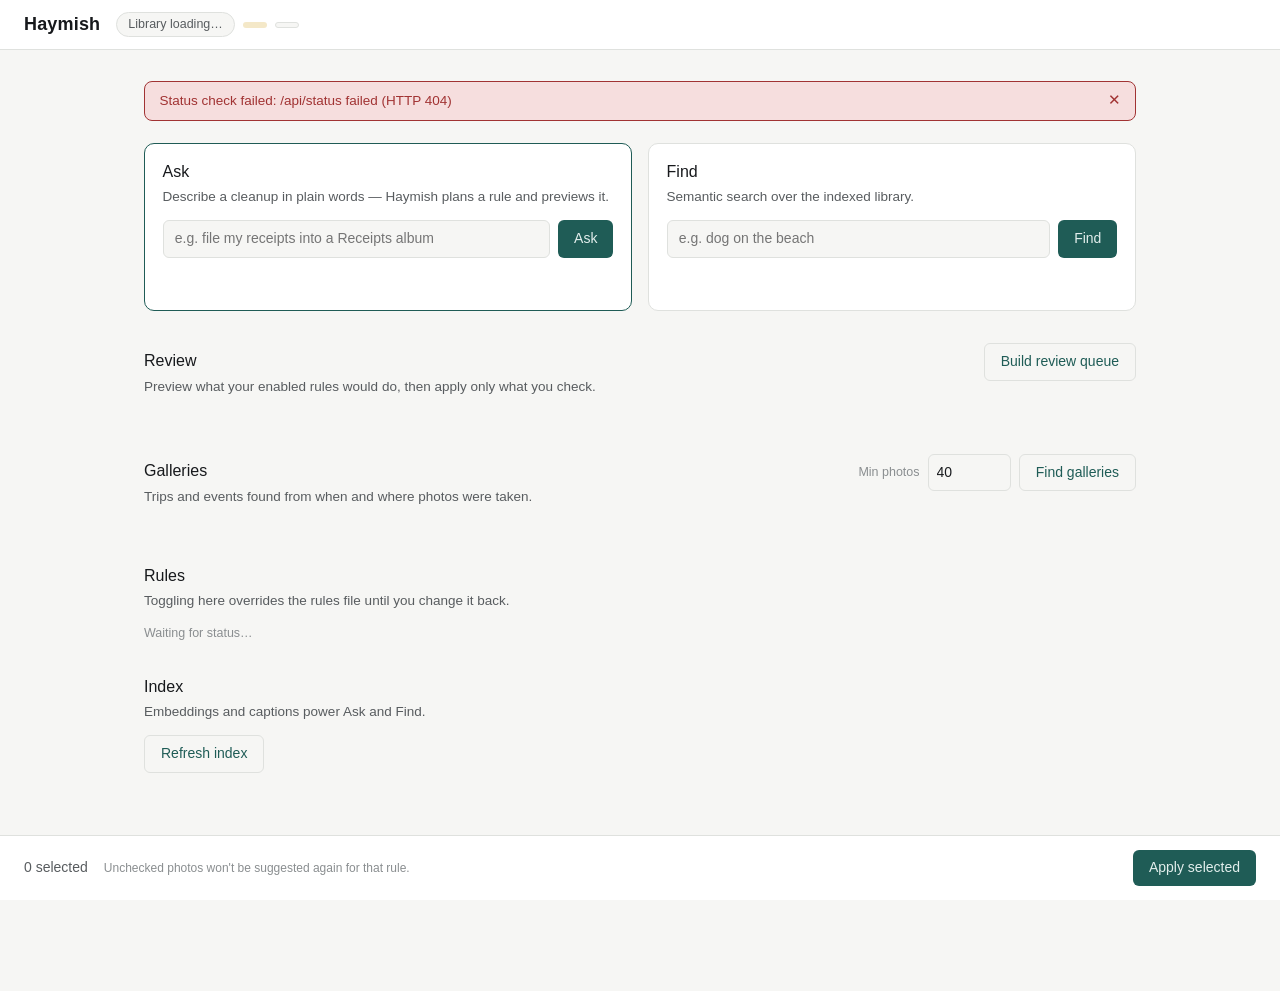
==== haymish/static/dashboard.html @ a67b82fa "Add the collapsed gallery browser to the dashboard Cover cards showing "Savannah · 457 photos · 6 da" ====
<!doctype html>
<html lang="en">
<head>
<meta charset="utf-8">
<meta name="viewport" content="width=device-width, initial-scale=1">
<title>Haymish</title>
<style>
  :root{ --ink:#17191c; --ink-2:#585c5f; --ink-3:#8a8e90; --paper:#f6f6f4; --card:#fff;
    --line:#dfe1de; --accent:#1f5c56; --accent-tint:#e2eeec;
    --amber:#8a6100; --amber-tint:#f4e8c8; --green:#2c6b33; --green-tint:#dcecd9;
    --red:#a13333; --red-tint:#f6dede; }
  @media (prefers-color-scheme: dark){
    :root{ --ink:#e9eae7; --ink-2:#b7bab6; --ink-3:#84898a; --paper:#15171a; --card:#1c1f22;
      --line:#2c3033; --accent:#5fb3a8; --accent-tint:#1d3532;
      --amber:#e3b859; --amber-tint:#38301c; --green:#8cc98a; --green-tint:#1e3320;
      --red:#e08a8a; --red-tint:#3a2222; }
  }
  *{box-sizing:border-box;}
  body{margin:0; background:var(--paper); color:var(--ink);
    font-family:-apple-system,BlinkMacSystemFont,"Inter",sans-serif; line-height:1.5;}
  .wrap{max-width:1040px; margin:0 auto; padding:1rem 1.5rem 7rem;}

  /* -- header bar -- */
  .topbar{display:flex; align-items:center; gap:1rem; flex-wrap:wrap;
    border-bottom:1px solid var(--line); background:var(--card); padding:.7rem 1.5rem;}
  .wordmark{font-size:18px; font-weight:600; letter-spacing:.01em;}
  .chips{display:flex; gap:8px; flex-wrap:wrap; align-items:center;}
  .chip{display:inline-block; font:inherit; font-size:12.5px; border-radius:999px;
    padding:2px 11px; border:1px solid var(--line); background:var(--paper); color:var(--ink-2);}
  .chip.green{background:var(--green-tint); color:var(--green); border-color:transparent;}
  .chip.amber{background:var(--amber-tint); color:var(--amber); border-color:transparent;}
  button.chip{cursor:pointer;}

  /* -- banners -- */
  .banner{display:flex; align-items:baseline; gap:.8rem; background:var(--red-tint); color:var(--red);
    border:1px solid var(--red); border-radius:8px; padding:.55rem .9rem; margin:.9rem 0 0;
    font-size:13.5px;}
  .banner .msg{flex:1; overflow-wrap:anywhere;}
  .banner .dismiss{background:none; border:none; color:inherit; cursor:pointer; font-size:15px;
    padding:0; line-height:1;}

  /* -- sections -- */
  section.block{margin-top:2rem;}
  h2{font-size:16px; font-weight:500; margin:0 0 .2rem;}
  .sub{color:var(--ink-2); font-size:13.5px; margin:0 0 .8rem;}
  .muted{color:var(--ink-3); font-size:12.5px;}

  /* -- ask / find boxes -- */
  .boxes{display:grid; grid-template-columns:1fr 1fr; gap:1rem; margin-top:1.4rem;}
  @media (max-width:760px){ .boxes{grid-template-columns:1fr;} }
  .box{background:var(--card); border:1px solid var(--line); border-radius:10px; padding:1rem 1.1rem;}
  .box.primary{border-color:var(--accent);}
  .inline-form{display:flex; gap:8px; margin-top:.5rem;}
  input[type=text]{flex:1; min-width:0; font:inherit; font-size:14px; color:var(--ink);
    background:var(--paper); border:1px solid var(--line); border-radius:6px; padding:.45rem .7rem;}
  input[type=text]:focus{outline:2px solid var(--accent); outline-offset:-1px;}
  button.action{background:var(--accent); color:var(--accent-tint); border:none; border-radius:6px;
    padding:.45rem 1rem; font:inherit; font-size:14px; font-weight:500; cursor:pointer; white-space:nowrap;}
  button.action:disabled{opacity:.5; cursor:default;}
  button.secondary{background:var(--paper); color:var(--accent); border:1px solid var(--line);
    border-radius:6px; padding:.45rem 1rem; font:inherit; font-size:14px; cursor:pointer; white-space:nowrap;}
  button.secondary:disabled{opacity:.5; cursor:default;}
  .progress{font-size:13px; color:var(--ink-2); margin-top:.5rem; min-height:1.2em;}

  /* -- review grid (shared component) -- */
  .plan-desc{background:var(--accent-tint); color:var(--accent); border-radius:8px;
    padding:.6rem .9rem; font-size:13.5px; margin:0 0 1.2rem;}
  .rule-section{margin-bottom:2.2rem;}
  .rule-header{display:flex; justify-content:space-between; align-items:baseline; gap:1rem;
    border-bottom:1px solid var(--line); padding-bottom:.5rem; margin-bottom:1rem;}
  h3{font-size:15px; font-weight:500; margin:0;}
  .rule-meta{font-size:12.5px; color:var(--ink-3); margin:2px 0 0;}
  .rule-error{font-size:12.5px; color:var(--red); margin:4px 0 0;}
  .rule-actions{display:flex; gap:10px; flex-shrink:0;}
  .link-btn{background:none; border:none; color:var(--accent); font-size:12.5px; cursor:pointer;
    padding:0; text-decoration:underline;}
  .grid{display:grid; grid-template-columns:repeat(auto-fill,minmax(150px,1fr)); gap:10px;}
  .card{position:relative; display:block; cursor:pointer; border-radius:8px; overflow:hidden;
    border:1px solid var(--line); background:var(--card);}
  .card input.pick{position:absolute; top:8px; left:8px; width:18px; height:18px; z-index:2;}
  .thumb{aspect-ratio:1; background:var(--paper); display:flex; align-items:center; justify-content:center;}
  .thumb img{width:100%; height:100%; object-fit:cover; display:block;}
  .no-thumb{color:var(--ink-3); font-size:11px;}
  .card:has(input.pick:not(:checked)){opacity:.35;}
  .filename{font-size:11px; color:var(--ink-2); margin:6px 8px 2px; overflow:hidden;
    text-overflow:ellipsis; white-space:nowrap;}
  .detail{font-size:10.5px; color:var(--ink-3); margin:0 8px 8px; font-style:italic;
    overflow:hidden; text-overflow:ellipsis; white-space:nowrap;}
  .score{position:absolute; top:8px; right:8px; z-index:2; background:var(--accent);
    color:var(--accent-tint); font-size:10.5px; border-radius:999px; padding:1px 7px;}

  /* -- galleries (collapsed covers; click to expand members) -- */
  input[type=number]{width:5.2rem; font:inherit; font-size:14px; color:var(--ink);
    background:var(--paper); border:1px solid var(--line); border-radius:6px; padding:.45rem .5rem;}
  input[type=number]:focus{outline:2px solid var(--accent); outline-offset:-1px;}
  .field-label{align-self:center; white-space:nowrap;}
  .gal-card{cursor:pointer;}
  .gal-card:hover{border-color:var(--accent);}
  .gal-card:focus-visible{outline:2px solid var(--accent); outline-offset:2px;}
  .gal-card[aria-expanded="true"]{border-color:var(--accent); box-shadow:inset 0 0 0 1px var(--accent);}
  .gal-panel{grid-column:1/-1; background:var(--card); border:1px solid var(--accent);
    border-radius:10px; padding:.9rem 1rem 1rem;}
  .gal-panel-head{display:flex; justify-content:space-between; align-items:baseline; gap:1rem;
    border-bottom:1px solid var(--line); padding-bottom:.5rem;}
  .gal-members{display:grid; grid-template-columns:repeat(auto-fill,minmax(96px,1fr)); gap:8px;
    margin-top:.8rem;}
  .gal-members .thumb{border:1px solid var(--line); border-radius:6px; overflow:hidden;}
  .gal-more{margin-top:.7rem;}

  /* -- apply bar -- */
  .bar{position:fixed; bottom:0; left:0; right:0; background:var(--card); border-top:1px solid var(--line);
    padding:.9rem 1.5rem; display:flex; align-items:center; gap:1rem; flex-wrap:wrap; z-index:5;}
  .bar .count{font-size:14px; color:var(--ink-2);}
  .bar .hint{font-size:12px; color:var(--ink-3); flex:1;}
  .bar .status{font-size:13px; color:var(--ink-2);}

  /* -- outcomes -- */
  .outcome{background:var(--card); border:1px solid var(--line); border-radius:8px;
    padding:.8rem 1rem; font-size:13.5px; margin-top:.8rem;}
  .outcome ul{margin:.3rem 0 0; padding-left:1.2rem;}
  .outcome .err{color:var(--red);}

  /* -- staged panel -- */
  .panel{background:var(--card); border:1px solid var(--line); border-radius:10px;
    padding:1rem 1.1rem; margin-top:1.4rem;}
  table{border-collapse:collapse; width:100%; font-size:12.5px; margin-top:.5rem;}
  th{text-align:left; color:var(--ink-3); font-weight:500; border-bottom:1px solid var(--line);
    padding:.25rem .6rem .25rem 0;}
  td{border-bottom:1px solid var(--line); padding:.3rem .6rem .3rem 0; color:var(--ink-2);
    overflow-wrap:anywhere;}
  .note{font-size:12.5px; color:var(--amber); background:var(--amber-tint); border-radius:6px;
    padding:.45rem .8rem; margin-top:.7rem;}

  /* -- rules -- */
  .rule-row{display:flex; align-items:center; gap:.8rem; padding:.5rem 0;
    border-bottom:1px solid var(--line);}
  .rule-row:last-child{border-bottom:none;}
  .rule-row .rname{font-size:14px;}
  .rule-row .raction{font-size:12px; color:var(--ink-3); flex:1;}
  .tag{font-size:10.5px; color:var(--ink-3); border:1px solid var(--line); border-radius:999px;
    padding:0 7px;}
  .toggle input{width:16px; height:16px; accent-color:var(--accent);}

  footer{margin-top:3rem; padding-top:1rem; border-top:1px solid var(--line);
    font-size:12px; color:var(--ink-3);}
  code{font-family:ui-monospace,SFMono-Regular,Menlo,monospace; font-size:11.5px;
    background:var(--card); border:1px solid var(--line); border-radius:4px; padding:0 4px;}
</style>
</head>
<body>

<header class="topbar">
  <span class="wordmark">Haymish</span>
  <div class="chips">
    <span class="chip" id="chip-index">Library loading…</span>
    <button class="chip amber" id="chip-staged" type="button" hidden></button>
    <span class="chip" id="chip-activity" hidden></span>
  </div>
</header>

<div class="wrap">
  <div id="banners"></div>

  <section class="panel" id="staged-panel" hidden>
    <h2>Staged deletes</h2>
    <p class="sub">Read-only. Nothing here is deleted until you confirm it in a terminal.</p>
    <div id="staged-body"></div>
  </section>

  <div class="boxes">
    <section class="box primary">
      <h2>Ask</h2>
      <p class="sub">Describe a cleanup in plain words — Haymish plans a rule and previews it.</p>
      <form class="inline-form" id="ask-form">
        <input type="text" id="ask-input" placeholder="e.g. file my receipts into a Receipts album"
               autocomplete="off">
        <button class="action" id="ask-btn" type="submit">Ask</button>
      </form>
      <p class="progress" id="ask-progress"></p>
    </section>

    <section class="box">
      <h2>Find</h2>
      <p class="sub">Semantic search over the indexed library.</p>
      <form class="inline-form" id="find-form">
        <input type="text" id="find-input" placeholder="e.g. dog on the beach" autocomplete="off">
        <button class="action" id="find-btn" type="submit">Find</button>
      </form>
      <p class="progress" id="find-progress"></p>
    </section>
  </div>

  <section class="block" id="find-results-block" hidden>
    <h2>Find results</h2>
    <p class="sub" id="find-summary"></p>
    <form class="inline-form" id="album-form" style="max-width:420px;">
      <input type="text" id="album-input" placeholder="File into album…" autocomplete="off">
      <button class="secondary" id="album-btn" type="submit">File into album</button>
    </form>
    <div class="grid" id="find-grid" style="margin-top:1rem;"></div>
  </section>

  <section class="block">
    <div class="rule-header" style="border:none; padding:0; margin-bottom:.6rem;">
      <div>
        <h2>Review</h2>
        <p class="sub" style="margin:0;">Preview what your enabled rules would do, then apply only what you check.</p>
      </div>
      <button class="secondary" id="build-btn" type="button">Build review queue</button>
    </div>
    <p class="progress" id="review-progress"></p>
    <div id="review-root"></div>
    <div id="apply-outcome"></div>
  </section>

  <section class="block" id="galleries-block">
    <div class="rule-header" style="border:none; padding:0; margin-bottom:.6rem;">
      <div>
        <h2>Galleries</h2>
        <p class="sub" style="margin:0;">Trips and events found from when and where photos were taken.</p>
      </div>
      <form class="inline-form" id="gallery-form" style="margin-top:0; align-items:center;">
        <label class="muted field-label" for="gallery-min">Min photos</label>
        <input type="number" id="gallery-min" value="40" min="1" max="100000" step="1">
        <button class="secondary" id="gallery-btn" type="submit">Find galleries</button>
      </form>
    </div>
    <p class="progress" id="gallery-progress"></p>
    <p class="sub" id="gallery-summary" hidden></p>
    <div id="gallery-root"></div>
  </section>

  <section class="block">
    <h2>Rules</h2>
    <p class="sub">Toggling here overrides the rules file until you change it back.</p>
    <div id="rules-list"><p class="muted">Waiting for status…</p></div>
  </section>

  <section class="block">
    <h2>Index</h2>
    <p class="sub">Embeddings and captions power Ask and Find.</p>
    <button class="secondary" id="index-btn" type="button">Refresh index</button>
    <p class="progress" id="index-progress"></p>
    <div id="index-result"></div>
  </section>

  <footer>Deletion is never available here — run <code>haymish confirm-deletes</code> in a terminal.</footer>
</div>

<div class="bar" id="apply-bar" hidden>
  <span class="count"><span id="sel-count">0</span> selected</span>
  <span class="hint">Unchecked photos won't be suggested again for that rule.</span>
  <span class="status" id="apply-status"></span>
  <button class="action" id="apply-btn" type="button">Apply selected</button>
</div>

<script>
'use strict';
const TOKEN = '__HAYMISH_TOKEN__';

const $ = id => document.getElementById(id);
const esc = s => String(s ?? '').replace(/[&<>"']/g,
  c => ({'&':'&amp;','<':'&lt;','>':'&gt;','"':'&quot;',"'":'&#39;'}[c]));
const sleep = ms => new Promise(r => setTimeout(r, ms));

// ---- API plumbing ----------------------------------------------------------

async function api(path, body) {
  const opts = { headers: { 'X-Haymish-Token': TOKEN } };
  if (body !== undefined) {
    opts.method = 'POST';
    opts.headers['Content-Type'] = 'application/json';
    opts.body = JSON.stringify(body);
  }
  let resp;
  try {
    resp = await fetch(path, opts);
  } catch (e) {
    throw new Error('Could not reach the Haymish daemon — is it still running?');
  }
  let data = null;
  try { data = await resp.json(); } catch (e) { /* non-JSON body */ }
  if (!resp.ok) {
    throw new Error((data && data.error) ? data.error : (path + ' failed (HTTP ' + resp.status + ')'));
  }
  return data;
}

// Start a job via POST, then poll /api/jobs/<id> until done/error.
async function runJob(startPath, body, onProgress) {
  const started = await api(startPath, body);
  const jobId = started.job;
  for (;;) {
    await sleep(1500);
    const j = await api('/api/jobs/' + encodeURIComponent(jobId));
    if (onProgress) onProgress(j.progress || {});
    if (j.state === 'done') return j.result;
    if (j.state === 'error') throw new Error(j.error || 'job failed');
  }
}

function phaseText(p) {
  if (!p || !p.phase) return 'working…';
  if (p.total) return p.phase + ' ' + (p.done || 0) + '/' + p.total;
  return p.phase + '…';
}

// ---- error banners (dedupe by key so the 15s poll doesn't stack them) ------

function banner(msg, key) {
  const holder = $('banners');
  if (key) {
    const existing = holder.querySelector('[data-key="' + key + '"] .msg');
    if (existing) { existing.textContent = msg; return; }
  }
  const div = document.createElement('div');
  div.className = 'banner';
  div.setAttribute('role', 'alert');
  if (key) div.dataset.key = key;
  const span = document.createElement('span');
  span.className = 'msg';
  span.textContent = msg;
  const btn = document.createElement('button');
  btn.className = 'dismiss';
  btn.type = 'button';
  btn.textContent = '✕';
  btn.setAttribute('aria-label', 'Dismiss');
  btn.addEventListener('click', () => div.remove());
  div.append(span, btn);
  holder.appendChild(div);
}
function clearBanner(key) {
  const el = $('banners').querySelector('[data-key="' + key + '"]');
  if (el) el.remove();
}

// ---- status chips ----------------------------------------------------------

function relTime(ts) {
  if (!ts) return null;
  const d = new Date(ts);
  if (isNaN(d)) return String(ts);
  const s = Math.max(0, (Date.now() - d.getTime()) / 1000);
  if (s < 60) return 'just now';
  if (s < 3600) return Math.round(s / 60) + 'm ago';
  if (s < 86400) return Math.round(s / 3600) + 'h ago';
  return Math.round(s / 86400) + 'd ago';
}

function renderStatus(s) {
  const idx = $('chip-index');
  if (s.index && s.index.total != null) {
    const covered = s.index.covered || 0, total = s.index.total;
    idx.textContent = 'Index ' + covered + '/' + total;
    idx.className = 'chip ' + (covered === total ? 'green' : 'amber');
  } else if (s.library && s.library.error) {
    idx.textContent = 'Library failed to load';
    idx.className = 'chip amber';
    banner('Photos library failed to load: ' + s.library.error, 'library');
  } else {
    idx.textContent = 'Library loading…';
    idx.className = 'chip';
  }

  const staged = $('chip-staged');
  const n = s.staged_deletes || 0;
  staged.hidden = false;
  staged.textContent = n + ' staged delete' + (n === 1 ? '' : 's');

  const act = $('chip-activity');
  const rel = relTime(s.last_action_at);
  act.hidden = !rel;
  if (rel) act.textContent = 'last activity ' + rel;

  renderRules(s.rules || []);
}

async function refreshStatus() {
  try {
    renderStatus(await api('/api/status'));
    clearBanner('status');
  } catch (e) {
    banner('Status check failed: ' + e.message, 'status');
  }
}
refreshStatus();
setInterval(refreshStatus, 15000);

// ---- staged-deletes panel --------------------------------------------------

$('chip-staged').addEventListener('click', async () => {
  const panel = $('staged-panel');
  if (!panel.hidden) { panel.hidden = true; return; }
  try {
    const data = await api('/api/staged-deletes');
    const rows = data.staged || [];
    let html;
    if (!rows.length) {
      html = '<p class="muted">Nothing staged for deletion.</p>';
    } else {
      html = '<table><tr><th></th><th>Photo</th><th>Rule</th><th>Staged</th><th>Backed up</th></tr>' +
        rows.map(r =>
          '<tr><td><img src="/thumb/' + encodeURIComponent(r.uuid) + '" alt="" width="36" height="36" ' +
          'style="object-fit:cover;border-radius:4px;" onerror="this.remove()"></td>' +
          '<td>' + esc(r.uuid) + '</td>' +
          '<td>' + esc(r.rule) + '</td>' +
          '<td>' + esc(r.staged_at) + '</td>' +
          '<td>' + (r.backed_up ? 'yes' : 'no') + '</td></tr>').join('') +
        '</table>';
    }
    html += '<p class="note">' + esc(data.note || '') + '</p>';
    $('staged-body').innerHTML = html;
    panel.hidden = false;
    panel.scrollIntoView({ behavior: 'smooth', block: 'nearest' });
  } catch (e) {
    banner('Could not load staged deletes: ' + e.message);
  }
});

// ---- review grid (shared by ask, find-with-album, build) -------------------

let currentSession = null;   // the session payload behind the grid in #review-root

function noThumbTile() { return '<div class="no-thumb">no preview</div>'; }

function renderSession(payload) {
  currentSession = payload;
  $('apply-outcome').innerHTML = '';
  const root = $('review-root');

  let html = '';
  if (payload.plan && payload.plan.description) {
    html += '<p class="plan-desc">' + esc(payload.plan.description) + '</p>';
  }
  const rules = payload.rules || [];
  const hasCandidates = rules.some(r => (r.candidates || []).length);
  const hasErrors = rules.some(r => (r.errors || []).length);
  if (!rules.length || (!hasCandidates && !hasErrors)) {
    root.innerHTML = html + '<p class="muted">Nothing matched.</p>';
    $('apply-bar').hidden = true;
    root.scrollIntoView({ behavior: 'smooth', block: 'nearest' });
    return;
  }

  for (const rule of rules) {
    const cands = rule.candidates || [];
    const errors = rule.errors || [];
    // Keep a rule visible with zero candidates when it has an error to explain
    // why (e.g. "no photos indexed yet") -- otherwise this silently reads as
    // "nothing to do" when the truth is "couldn't check".
    if (!cands.length && !errors.length) continue;
    const errorHtml = errors.map(e => '<p class="rule-error">' + esc(e) + '</p>').join('');
    html += '<section class="rule-section" data-rule="' + esc(rule.name) + '">' +
      '<div class="rule-header"><div>' +
      '<h3>' + esc(rule.name) + '</h3>' +
      '<p class="rule-meta">' + cands.length + ' matched · ' + esc(rule.action) + '</p>' +
      errorHtml +
      '</div><div class="rule-actions">' +
      (cands.length ? (
      '<button type="button" class="link-btn" data-action="select-all">select all</button>' +
      '<button type="button" class="link-btn" data-action="select-none">select none</button>') : '') +
      '</div></div><div class="grid">';
    for (const c of cands) {
      const thumb = c.thumb
        ? '<img src="/thumb/' + encodeURIComponent(c.uuid) + '" alt="" loading="lazy">'
        : noThumbTile();
      html += '<label class="card">' +
        '<input type="checkbox" class="pick" data-rule="' + esc(rule.name) + '" data-uuid="' +
        esc(c.uuid) + '" checked>' +
        '<div class="thumb">' + thumb + '</div>' +
        '<p class="filename" title="' + esc(c.filename) + (c.date ? ' · ' + esc(c.date) : '') + '">' +
        esc(c.filename) + '</p>' +
        (c.detail ? '<p class="detail" title="' + esc(c.detail) + '">' + esc(c.detail) + '</p>' : '') +
        '</label>';
    }
    html += '</div></section>';
  }
  root.innerHTML = html;
  $('apply-status').textContent = '';
  $('apply-btn').disabled = false;
  $('apply-bar').hidden = false;
  updateCount();
  root.scrollIntoView({ behavior: 'smooth', block: 'nearest' });
}

function updateCount() {
  $('sel-count').textContent = $('review-root').querySelectorAll('.pick:checked').length;
}

$('review-root').addEventListener('change', e => {
  if (e.target.classList.contains('pick')) updateCount();
});
$('review-root').addEventListener('click', e => {
  const btn = e.target.closest('[data-action]');
  if (!btn) return;
  const checked = btn.dataset.action === 'select-all';
  btn.closest('.rule-section').querySelectorAll('.pick').forEach(cb => { cb.checked = checked; });
  updateCount();
});

$('apply-btn').addEventListener('click', async () => {
  if (!currentSession) return;
  const btn = $('apply-btn'), status = $('apply-status');
  // Every rule in the session is submitted, so unchecked candidates get recorded
  // as rejections even when a whole rule is deselected.
  const selections = {};
  for (const rule of currentSession.rules || []) selections[rule.name] = [];
  $('review-root').querySelectorAll('.pick:checked').forEach(cb => {
    (selections[cb.dataset.rule] = selections[cb.dataset.rule] || []).push(cb.dataset.uuid);
  });
  btn.disabled = true;
  status.textContent = 'Applying…';
  try {
    const result = await runJob('/api/apply',
      { session: currentSession.session, selections },
      p => { status.textContent = phaseText(p); });
    status.textContent = '';
    $('apply-bar').hidden = true;
    $('review-root').innerHTML = '';
    currentSession = null;
    renderApplyOutcome(result);
    refreshStatus();
  } catch (e) {
    status.textContent = '';
    btn.disabled = false;
    banner('Apply failed: ' + e.message);
  }
});

function renderApplyOutcome(result) {
  const outcomes = (result && result.outcomes) || [];
  let html = '<div class="outcome"><strong>Applied.</strong><ul>';
  if (!outcomes.length) html += '<li class="muted">No outcomes reported.</li>';
  for (const o of outcomes) {
    const bits = [];
    if (o.filed) bits.push(o.filed + ' filed');
    if (o.hidden) bits.push(o.hidden + ' hidden');
    if (o.archived) bits.push(o.archived + ' archived');
    if (o.staged_deletes) bits.push(o.staged_deletes + ' staged for delete');
    html += '<li><strong>' + esc(o.rule) + '</strong> — ' +
      (bits.length ? esc(bits.join(' · ')) : 'no actions taken') +
      ((o.errors && o.errors.length)
        ? '<div class="err">' + o.errors.map(esc).join('<br>') + '</div>' : '') +
      '</li>';
  }
  html += '</ul></div>';
  $('apply-outcome').innerHTML = html;
  $('apply-outcome').scrollIntoView({ behavior: 'smooth', block: 'nearest' });
}

// ---- Ask -------------------------------------------------------------------

$('ask-form').addEventListener('submit', async e => {
  e.preventDefault();
  const request = $('ask-input').value.trim();
  if (!request) return;
  const btn = $('ask-btn'), prog = $('ask-progress');
  btn.disabled = true;
  prog.textContent = 'starting…';
  try {
    const result = await runJob('/api/ask', { request },
      p => { prog.textContent = phaseText(p); });
    prog.textContent = '';
    renderSession(result);
  } catch (err) {
    prog.textContent = '';
    banner('Ask failed: ' + err.message);
  } finally {
    btn.disabled = false;
  }
});

// ---- Find ------------------------------------------------------------------

let lastFindQuery = '';

$('find-form').addEventListener('submit', async e => {
  e.preventDefault();
  const query = $('find-input').value.trim();
  if (!query) return;
  const btn = $('find-btn'), prog = $('find-progress');
  btn.disabled = true;
  prog.textContent = 'searching…';
  try {
    const result = await runJob('/api/find', { query, top: 24 },
      p => { prog.textContent = phaseText(p); });
    prog.textContent = '';
    lastFindQuery = query;
    renderFindResults(query, result);
  } catch (err) {
    prog.textContent = '';
    banner('Find failed: ' + err.message);
  } finally {
    btn.disabled = false;
  }
});

function renderFindResults(query, result) {
  const matches = (result && result.matches) || [];
  $('find-summary').textContent = matches.length
    ? matches.length + ' match' + (matches.length === 1 ? '' : 'es') + ' for “' + query +
      '” (searched ' + (result.indexed || 0) + ' indexed photos)'
    : 'No matches for “' + query + '”.';
  $('find-grid').innerHTML = matches.map(m =>
    '<div class="card" title="' + esc(m.caption || '') + '">' +
    '<span class="score">' + esc(m.score) + '</span>' +
    '<div class="thumb"><img src="/thumb/' + encodeURIComponent(m.uuid) + '" alt="" loading="lazy" ' +
    'onerror="this.parentNode.innerHTML=\'<div class=&quot;no-thumb&quot;>no preview</div>\'"></div>' +
    '<p class="filename" title="' + esc(m.filename) + '">' + esc(m.filename) + '</p>' +
    (m.date ? '<p class="detail">' + esc(m.date) + '</p>' : '') +
    '</div>').join('');
  $('find-results-block').hidden = false;
  $('find-results-block').scrollIntoView({ behavior: 'smooth', block: 'nearest' });
}

$('album-form').addEventListener('submit', async e => {
  e.preventDefault();
  const album = $('album-input').value.trim();
  if (!album || !lastFindQuery) return;
  const btn = $('album-btn'), prog = $('find-progress');
  btn.disabled = true;
  prog.textContent = 'building preview…';
  try {
    const result = await runJob('/api/find', { query: lastFindQuery, top: 24, album },
      p => { prog.textContent = phaseText(p); });
    prog.textContent = '';
    renderSession(result);   // find-with-album returns a session payload
  } catch (err) {
    prog.textContent = '';
    banner('File-into-album failed: ' + err.message);
  } finally {
    btn.disabled = false;
  }
});

// ---- Build review queue ----------------------------------------------------

$('build-btn').addEventListener('click', async () => {
  const btn = $('build-btn'), prog = $('review-progress');
  btn.disabled = true;
  prog.textContent = 'starting…';
  try {
    const result = await runJob('/api/review/build', {},
      p => { prog.textContent = phaseText(p); });
    prog.textContent = '';
    renderSession(result);
  } catch (err) {
    prog.textContent = '';
    banner('Review build failed: ' + err.message);
  } finally {
    btn.disabled = false;
  }
});

// ---- Galleries -------------------------------------------------------------
// Photos.app can't show one cover standing in for the other 456 photos -- hiding
// a photo hides it everywhere, albums included. So the collapsed view lives here:
// covers only, click to expand the members inline.

const GALLERY_CAP = 120;    // member thumbs rendered before "Show all"
const GALLERY_MAX = 400;    // /api/gallery/thumbs honors 400 server-side

let galleryEvents = [];              // events from the last /api/galleries run
let galleryTotal = 0;                // total_events (may exceed events.length)
const galleryMembers = new Map();    // event key -> photos[] (cache; re-expand is instant)
const galleryShowAll = new Set();    // event keys rendered past the cap
let galleryExpanded = null;          // key of the one expanded gallery, or null
let galleryLoading = null;           // key currently fetching member thumbs

function galleryCaption(ev) {
  const n = ev.photo_count || 0;
  const bits = [n + ' photo' + (n === 1 ? '' : 's')];
  const d = ev.days || 0;
  if (d) bits.push(d + ' day' + (d === 1 ? '' : 's'));
  return bits.join(' · ');
}

function galleryWhen(ev) {
  const a = ev.start ? String(ev.start).slice(0, 10) : '';
  const b = ev.end ? String(ev.end).slice(0, 10) : '';
  if (a && b && a !== b) return a + ' – ' + b;
  return a || b || '';
}

function galleryTooltip(ev) {
  return [ev.label, ev.place, galleryWhen(ev)].filter(Boolean).join(' · ');
}

const THUMB_FALLBACK =
  ' onerror="this.parentNode.innerHTML=\'<div class=&quot;no-thumb&quot;>no preview</div>\'"';

function galleryCardHtml(ev, idx) {
  const open = galleryExpanded === ev.key;
  const cover = ev.cover
    ? '<img src="/thumb/' + encodeURIComponent(ev.cover) + '" alt="Cover photo for ' +
      esc(ev.label) + '" loading="lazy"' + THUMB_FALLBACK + '>'
    : noThumbTile();
  return '<div class="card gal-card" role="button" tabindex="0" data-gal-idx="' + idx + '"' +
    ' aria-expanded="' + (open ? 'true' : 'false') + '" aria-controls="gal-panel-' + idx + '"' +
    ' title="' + esc(galleryTooltip(ev)) + '">' +
    '<div class="thumb">' + cover + '</div>' +
    '<p class="filename" title="' + esc(ev.label) + '">' + esc(ev.label) + '</p>' +
    '<p class="detail">' + esc(galleryCaption(ev)) + '</p>' +
    '</div>';
}

function galleryPanelHtml(ev, idx) {
  let body;
  if (galleryLoading === ev.key) {
    body = '<p class="progress" id="gallery-panel-progress">loading photos…</p>';
  } else {
    const photos = galleryMembers.get(ev.key) || [];
    if (!photos.length) {
      body = '<p class="muted" style="margin-top:.8rem;">No photos to preview.</p>';
    } else {
      const showAll = galleryShowAll.has(ev.key);
      const shown = showAll ? photos : photos.slice(0, GALLERY_CAP);
      body = '<div class="gal-members">' + shown.map(p => {
        const img = p.thumb
          ? '<img src="/thumb/' + encodeURIComponent(p.uuid) + '" alt="' + esc(p.filename || 'photo') +
            '" loading="lazy"' + THUMB_FALLBACK + '>'
          : noThumbTile();
        return '<div class="thumb" title="' + esc(p.filename || '') + '">' + img + '</div>';
      }).join('') + '</div>';
      const notes = [];
      if (!showAll && photos.length > shown.length) {
        notes.push('<button type="button" class="link-btn" data-gal-action="show-all">Show all ' +
          photos.length + '</button>');
      }
      const count = ev.photo_count || 0;
      if (count > photos.length) {
        notes.push('<span class="muted">Previewing the first ' + photos.length + ' of ' +
          count + ' photos.</span>');
      }
      if (notes.length) {
        body += '<p class="gal-more">' + notes.join(' &nbsp; ') + '</p>';
      }
    }
  }
  return '<div class="gal-panel" id="gal-panel-' + idx + '" role="region" aria-label="' +
    esc(ev.label) + '">' +
    '<div class="gal-panel-head"><div>' +
    '<h3>' + esc(ev.label) + '</h3>' +
    '<p class="rule-meta">' + esc([ev.place, galleryWhen(ev), galleryCaption(ev)]
      .filter(Boolean).join(' · ')) + '</p>' +
    '</div><div class="rule-actions">' +
    '<button type="button" class="link-btn" data-gal-action="collapse">Collapse</button>' +
    '</div></div>' + body + '</div>';
}

function renderGalleries() {
  const root = $('gallery-root');
  const summary = $('gallery-summary');
  if (!galleryEvents.length) {
    root.innerHTML = '<p class="muted">No galleries found — try a lower minimum.</p>';
    summary.hidden = true;
    return;
  }
  summary.hidden = false;
  summary.textContent = galleryTotal > galleryEvents.length
    ? 'Showing ' + galleryEvents.length + ' of ' + galleryTotal + ' galleries.'
    : galleryEvents.length + ' galler' + (galleryEvents.length === 1 ? 'y' : 'ies') + '.';
  let html = '<div class="grid">';
  galleryEvents.forEach((ev, i) => {
    html += galleryCardHtml(ev, i);
    if (galleryExpanded === ev.key) html += galleryPanelHtml(ev, i);
  });
  root.innerHTML = html + '</div>';
}

// Every state change re-renders the grid, which throws away the focused node --
// put focus back on the card that was activated so keyboard users keep their place.
function focusGallery(sel) {
  const el = $('gallery-root').querySelector(sel);
  if (el) el.focus();
}

async function toggleGallery(idx) {
  const ev = galleryEvents[idx];
  if (!ev) return;
  if (galleryExpanded === ev.key) {           // collapse
    galleryExpanded = null;
    renderGalleries();
    focusGallery('[data-gal-idx="' + idx + '"]');
    return;
  }
  galleryExpanded = ev.key;                   // only one open at a time
  galleryShowAll.delete(ev.key);
  if (galleryMembers.has(ev.key)) {
    renderGalleries();
    focusGallery('[data-gal-idx="' + idx + '"]');
    return;
  }

  galleryLoading = ev.key;
  renderGalleries();
  try {
    const uuids = (ev.uuids || []).slice(0, GALLERY_MAX);
    const result = await runJob('/api/gallery/thumbs', { uuids }, p => {
      const el = $('gallery-panel-progress');
      if (el) el.textContent = phaseText(p);
    });
    galleryMembers.set(ev.key, (result && result.photos) || []);
  } catch (err) {
    if (galleryExpanded === ev.key) galleryExpanded = null;
    banner('Could not load gallery photos: ' + err.message);
  } finally {
    galleryLoading = null;
    const wasFocused = !document.activeElement || document.activeElement === document.body;
    renderGalleries();
    if (wasFocused) focusGallery('[data-gal-idx="' + idx + '"]');
  }
}

$('gallery-form').addEventListener('submit', async e => {
  e.preventDefault();
  const btn = $('gallery-btn'), prog = $('gallery-progress'), minEl = $('gallery-min');
  let minPhotos = parseInt(minEl.value, 10);
  if (!Number.isFinite(minPhotos) || minPhotos < 1) { minPhotos = 40; minEl.value = '40'; }
  btn.disabled = true;
  prog.textContent = 'starting…';
  try {
    const result = await runJob('/api/galleries', { min_photos: minPhotos },
      p => { prog.textContent = phaseText(p); });
    prog.textContent = '';
    galleryEvents = (result && result.events) || [];
    galleryTotal = (result && result.total_events) || galleryEvents.length;
    galleryMembers.clear();
    galleryShowAll.clear();
    galleryExpanded = null;
    galleryLoading = null;
    renderGalleries();
    $('galleries-block').scrollIntoView({ behavior: 'smooth', block: 'nearest' });
  } catch (err) {
    prog.textContent = '';
    banner('Finding galleries failed: ' + err.message);
  } finally {
    btn.disabled = false;
  }
});

$('gallery-root').addEventListener('click', e => {
  const act = e.target.closest('[data-gal-action]');
  if (act) {
    const panel = act.closest('.gal-panel');
    const idx = panel ? panel.id.slice('gal-panel-'.length) : '';
    const key = galleryExpanded;
    if (act.dataset.galAction === 'collapse') {
      galleryExpanded = null;
      renderGalleries();
      focusGallery('[data-gal-idx="' + idx + '"]');
    } else {
      if (key) galleryShowAll.add(key);
      renderGalleries();
      focusGallery('#gal-panel-' + idx + ' [data-gal-action="collapse"]');
    }
    return;
  }
  const card = e.target.closest('.gal-card');
  if (card) toggleGallery(Number(card.dataset.galIdx));
});

$('gallery-root').addEventListener('keydown', e => {
  if (e.key !== 'Enter' && e.key !== ' ' && e.key !== 'Spacebar') return;
  const card = e.target.closest('.gal-card');
  if (!card) return;
  e.preventDefault();
  toggleGallery(Number(card.dataset.galIdx));
});

// ---- Rules -----------------------------------------------------------------

function renderRules(rules) {
  const holder = $('rules-list');
  if (!rules.length) {
    holder.innerHTML = '<p class="muted">No rules configured.</p>';
    return;
  }
  holder.innerHTML = rules.map(r =>
    '<div class="rule-row">' +
    '<label class="toggle"><input type="checkbox" data-rule="' + esc(r.name) + '"' +
    (r.enabled ? ' checked' : '') + (r.report_only ? ' disabled' : '') + '></label>' +
    '<span class="rname">' + esc(r.name) + '</span>' +
    (r.overridden ? '<span class="tag">overridden</span>' : '') +
    (r.report_only ? '<span class="tag">report only</span>' : '') +
    '<span class="raction">' + esc(r.action) + '</span>' +
    '</div>').join('');
}

$('rules-list').addEventListener('change', async e => {
  const cb = e.target;
  if (!cb.matches('input[data-rule]')) return;
  try {
    await api('/api/rules/toggle', { rule: cb.dataset.rule, enabled: cb.checked });
    refreshStatus();
  } catch (err) {
    cb.checked = !cb.checked;
    banner('Could not toggle rule: ' + err.message);
  }
});

// ---- Index -----------------------------------------------------------------

$('index-btn').addEventListener('click', async () => {
  const btn = $('index-btn'), prog = $('index-progress');
  btn.disabled = true;
  prog.textContent = 'starting…';
  $('index-result').innerHTML = '';
  try {
    const r = await runJob('/api/index/build', { captions: true },
      p => { prog.textContent = phaseText(p); });
    prog.textContent = '';
    const bits = [];
    if (r.embedded) bits.push(r.embedded + ' embedded');
    if (r.captioned) bits.push(r.captioned + ' captioned');
    if (r.already_indexed) bits.push(r.already_indexed + ' already up to date');
    if (!bits.length) bits.push('already up to date');
    const errs = r.errors || [];
    $('index-result').innerHTML = '<div class="outcome">' +
      esc(bits.join(' · ')) +
      (errs.length ? '<ul>' + errs.map(x => '<li class="err">' + esc(x) + '</li>').join('') + '</ul>' : '') +
      '</div>';
    refreshStatus();
  } catch (err) {
    prog.textContent = '';
    banner('Index build failed: ' + err.message);
  } finally {
    btn.disabled = false;
  }
});
</script>
</body>
</html>
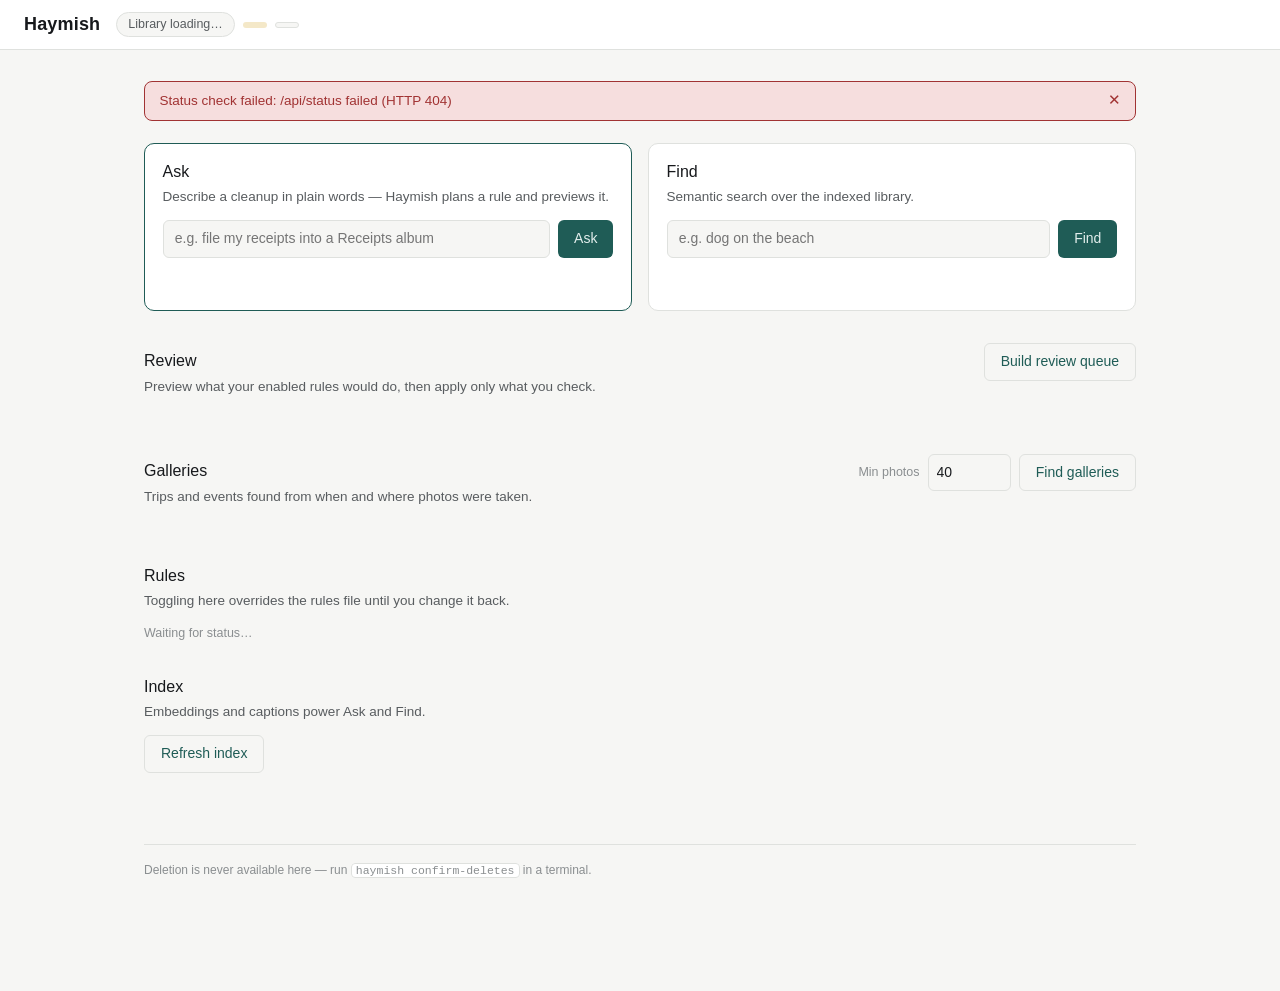
==== commit bfe87345: "Gallery editing in the dashboard; fix the stuck apply bar Per-gallery album name (pre-filled with yo" ====
--- a/haymish/static/dashboard.html
+++ b/haymish/static/dashboard.html
@@ -107,7 +107,39 @@
   .gal-members .thumb{border:1px solid var(--line); border-radius:6px; overflow:hidden;}
   .gal-more{margin-top:.7rem;}
 
+  /* -- gallery editing (save picker, album name, per-photo removal, decline) -- */
+  .gal-pick{position:absolute; top:8px; left:8px; width:18px; height:18px; z-index:3; margin:0;
+    accent-color:var(--accent); cursor:pointer;}
+  .gal-note{font-size:10.5px; color:var(--amber); margin:0 8px 5px; overflow-wrap:anywhere;}
+  .gal-edit{margin:2px 8px 8px;}
+  .gal-row{display:flex; justify-content:space-between; align-items:baseline; gap:6px; margin-bottom:3px;}
+  .gal-lbl{font-size:10.5px; color:var(--ink-3);}
+  input[type=text].gal-album{width:100%; flex:none; font-size:12.5px; padding:.3rem .45rem; cursor:text;}
+  .gal-declined{cursor:default; display:flex; flex-direction:column; justify-content:center;
+    gap:.35rem; padding:.8rem .9rem;}
+  .gal-declined .link-btn{align-self:flex-start;}
+  .gal-member{position:relative;}
+  .gal-member.gal-removed .thumb{opacity:.28; filter:grayscale(1);}
+  .gal-member.gal-removed{outline:1px dashed var(--ink-3); outline-offset:-1px; border-radius:6px;}
+  .gal-x{position:absolute; top:3px; right:3px; z-index:2; width:20px; height:20px; padding:0;
+    line-height:1; border-radius:999px; border:1px solid var(--line); background:var(--card);
+    color:var(--ink-2); font:inherit; font-size:11px; cursor:pointer; opacity:0;}
+  .gal-member:hover .gal-x, .gal-member.gal-removed .gal-x, .gal-x:focus{opacity:1;}
+  .gal-x:focus-visible{outline:2px solid var(--accent); outline-offset:1px;}
+  .gal-bar{display:flex; align-items:center; gap:1rem; flex-wrap:wrap; margin-top:1rem;
+    background:var(--card); border:1px solid var(--line); border-radius:10px; padding:.7rem 1rem;}
+  /* display:flex would otherwise beat the UA [hidden] rule and pin the bar open */
+  .gal-bar[hidden]{display:none;}
+  .gal-bar .count{font-size:14px; color:var(--ink-2);}
+  .gal-bar .hint{font-size:12px; color:var(--ink-3); flex:1;}
+  .gal-bar .status{font-size:13px; color:var(--ink-2);}
+
   /* -- apply bar -- */
+  /* The UA's [hidden]{display:none} is a bare attribute selector, so .bar's
+     display:flex outranks it and the apply bar stayed visible ("0 selected ·
+     Apply selected") with no review session open. Class+attribute outranks the
+     class alone, so this wins wherever it sits. */
+  .bar[hidden]{display:none;}
   .bar{position:fixed; bottom:0; left:0; right:0; background:var(--card); border-top:1px solid var(--line);
     padding:.9rem 1.5rem; display:flex; align-items:center; gap:1rem; flex-wrap:wrap; z-index:5;}
   .bar .count{font-size:14px; color:var(--ink-2);}
@@ -228,6 +260,13 @@
     <p class="progress" id="gallery-progress"></p>
     <p class="sub" id="gallery-summary" hidden></p>
     <div id="gallery-root"></div>
+    <div class="gal-bar" id="gallery-bar" hidden>
+      <span class="count" id="gal-sel-count">Nothing selected</span>
+      <span class="hint">Only checked galleries are saved. Removed photos stay in your library.</span>
+      <span class="status" id="gallery-save-status"></span>
+      <button class="action" id="gallery-save-btn" type="button" disabled>Save 0 galleries</button>
+    </div>
+    <div id="gallery-outcome"></div>
   </section>
 
   <section class="block">
@@ -667,8 +706,52 @@
 let galleryExpanded = null;          // key of the one expanded gallery, or null
 let galleryLoading = null;           // key currently fetching member thumbs
 
+// ---- editing state (kept in JS, not the DOM, because every state change
+// re-renders the whole grid and would otherwise throw typed album names away) --
+const galleryAlbums = new Map();     // key -> album name as edited by the user
+const galleryChecked = new Set();    // keys opted in to saving (default: none)
+const galleryRemoved = new Map();    // key -> Set of uuids removed this session
+const galleryDeclined = new Set();   // keys declined this session (undo still offered)
+
+// Anything focusable that lives inside a gal-card: activating it must never
+// reach the card's expand/collapse handlers. Covers the Space-in-a-text-field
+// case, which would otherwise scroll-and-toggle instead of typing a space.
+const GAL_CONTROL = 'input, button, label, select, textarea, a';
+
+function galleryRemovedSet(key) {
+  let s = galleryRemoved.get(key);
+  if (!s) { s = new Set(); galleryRemoved.set(key, s); }
+  return s;
+}
+
+// photo_count is what the server found; subtract what the user pulled out here.
+function galleryCount(ev) {
+  const removed = galleryRemoved.get(ev.key);
+  return Math.max(0, (ev.photo_count || 0) - (removed ? removed.size : 0));
+}
+
+function galleryDefaultAlbum(ev) {
+  return 'Trips/' + String(ev.label || 'Untitled').trim();
+}
+
+function galleryAlbumValue(ev) {
+  if (galleryAlbums.has(ev.key)) return galleryAlbums.get(ev.key);
+  return (ev.album && String(ev.album).trim()) ? ev.album : galleryDefaultAlbum(ev);
+}
+
+// `excluded` is what the server already filtered out on previous runs; the
+// session count is what's dimmed on screen right now and still undoable.
+function galleryRemovedNote(ev) {
+  const bits = [];
+  const prev = (ev.excluded || []).length;
+  if (prev) bits.push(prev + ' photo' + (prev === 1 ? '' : 's') + ' previously removed');
+  const now = (galleryRemoved.get(ev.key) || new Set()).size;
+  if (now) bits.push(now + ' removed here');
+  return bits.join(' · ');
+}
+
 function galleryCaption(ev) {
-  const n = ev.photo_count || 0;
+  const n = galleryCount(ev);
   const bits = [n + ' photo' + (n === 1 ? '' : 's')];
   const d = ev.days || 0;
   if (d) bits.push(d + ' day' + (d === 1 ? '' : 's'));
@@ -689,18 +772,42 @@
 const THUMB_FALLBACK =
   ' onerror="this.parentNode.innerHTML=\'<div class=&quot;no-thumb&quot;>no preview</div>\'"';
 
+function galleryDeclinedHtml(ev, idx) {
+  return '<div class="card gal-declined">' +
+    '<p class="filename" title="' + esc(ev.label) + '">' + esc(ev.label) + '</p>' +
+    '<p class="detail">Declined — won\'t be suggested again.</p>' +
+    '<button type="button" class="link-btn" data-gal-undecline="' + idx + '">Undo</button>' +
+    '</div>';
+}
+
 function galleryCardHtml(ev, idx) {
+  if (galleryDeclined.has(ev.key)) return galleryDeclinedHtml(ev, idx);
   const open = galleryExpanded === ev.key;
   const cover = ev.cover
     ? '<img src="/thumb/' + encodeURIComponent(ev.cover) + '" alt="Cover photo for ' +
       esc(ev.label) + '" loading="lazy"' + THUMB_FALLBACK + '>'
     : noThumbTile();
+  const note = galleryRemovedNote(ev);
   return '<div class="card gal-card" role="button" tabindex="0" data-gal-idx="' + idx + '"' +
     ' aria-expanded="' + (open ? 'true' : 'false') + '" aria-controls="gal-panel-' + idx + '"' +
     ' title="' + esc(galleryTooltip(ev)) + '">' +
+    '<input type="checkbox" class="gal-pick" data-gal-pick="' + idx + '"' +
+      (galleryChecked.has(ev.key) ? ' checked' : '') +
+      ' aria-label="Save ' + esc(ev.label) + '">' +
     '<div class="thumb">' + cover + '</div>' +
     '<p class="filename" title="' + esc(ev.label) + '">' + esc(ev.label) + '</p>' +
     '<p class="detail">' + esc(galleryCaption(ev)) + '</p>' +
+    '<p class="gal-note" data-gal-note="' + idx + '"' + (note ? '' : ' hidden') + '>' +
+      esc(note) + '</p>' +
+    '<div class="gal-edit">' +
+      '<div class="gal-row">' +
+        '<label class="gal-lbl" for="gal-album-' + idx + '">Album</label>' +
+        '<button type="button" class="link-btn" data-gal-decline="' + idx + '">Not an event</button>' +
+      '</div>' +
+      '<input type="text" class="gal-album" id="gal-album-' + idx + '" data-gal-album="' + idx + '"' +
+        ' value="' + esc(galleryAlbumValue(ev)) + '" placeholder="Album name"' +
+        ' autocomplete="off" spellcheck="false">' +
+    '</div>' +
     '</div>';
 }
 
@@ -715,19 +822,29 @@
     } else {
       const showAll = galleryShowAll.has(ev.key);
       const shown = showAll ? photos : photos.slice(0, GALLERY_CAP);
+      const removed = galleryRemovedSet(ev.key);
       body = '<div class="gal-members">' + shown.map(p => {
+        const name = p.filename || 'photo';
         const img = p.thumb
-          ? '<img src="/thumb/' + encodeURIComponent(p.uuid) + '" alt="' + esc(p.filename || 'photo') +
+          ? '<img src="/thumb/' + encodeURIComponent(p.uuid) + '" alt="' + esc(name) +
             '" loading="lazy"' + THUMB_FALLBACK + '>'
           : noThumbTile();
-        return '<div class="thumb" title="' + esc(p.filename || '') + '">' + img + '</div>';
+        const out = removed.has(p.uuid);
+        return '<div class="gal-member' + (out ? ' gal-removed' : '') +
+          '" data-uuid="' + esc(p.uuid) + '" data-name="' + esc(name) + '">' +
+          '<div class="thumb" title="' + esc(p.filename || '') + '">' + img + '</div>' +
+          '<button type="button" class="gal-x" data-gal-remove="1"' +
+          ' aria-pressed="' + (out ? 'true' : 'false') + '"' +
+          ' aria-label="' + (out ? 'Restore ' : 'Remove ') + esc(name) + '">' +
+          (out ? '↺' : '✕') + '</button>' +
+          '</div>';
       }).join('') + '</div>';
       const notes = [];
       if (!showAll && photos.length > shown.length) {
         notes.push('<button type="button" class="link-btn" data-gal-action="show-all">Show all ' +
           photos.length + '</button>');
       }
-      const count = ev.photo_count || 0;
+      const count = galleryCount(ev);
       if (count > photos.length) {
         notes.push('<span class="muted">Previewing the first ' + photos.length + ' of ' +
           count + ' photos.</span>');
@@ -737,15 +854,39 @@
       }
     }
   }
-  return '<div class="gal-panel" id="gal-panel-' + idx + '" role="region" aria-label="' +
-    esc(ev.label) + '">' +
+  const note = galleryRemovedNote(ev);
+  return '<div class="gal-panel" id="gal-panel-' + idx + '" data-gal-panel-idx="' + idx + '"' +
+    ' role="region" aria-label="' + esc(ev.label) + '">' +
     '<div class="gal-panel-head"><div>' +
     '<h3>' + esc(ev.label) + '</h3>' +
-    '<p class="rule-meta">' + esc([ev.place, galleryWhen(ev), galleryCaption(ev)]
-      .filter(Boolean).join(' · ')) + '</p>' +
+    '<p class="rule-meta" data-gal-meta="' + idx + '">' + esc(galleryMetaText(ev)) + '</p>' +
+    '<p class="gal-note" data-gal-note="' + idx + '"' + (note ? '' : ' hidden') + '>' +
+      esc(note) + '</p>' +
     '</div><div class="rule-actions">' +
+    '<button type="button" class="link-btn" data-gal-decline="' + idx + '">Not an event</button>' +
     '<button type="button" class="link-btn" data-gal-action="collapse">Collapse</button>' +
     '</div></div>' + body + '</div>';
+}
+
+function galleryMetaText(ev) {
+  return [ev.place, galleryWhen(ev), galleryCaption(ev)].filter(Boolean).join(' · ');
+}
+
+// Removing a photo only moves numbers, so patch them in place rather than
+// re-rendering -- a full render would yank focus off the button just clicked.
+function updateGalleryMeta(idx) {
+  const ev = galleryEvents[idx];
+  if (!ev) return;
+  const root = $('gallery-root');
+  const detail = root.querySelector('[data-gal-idx="' + idx + '"] .detail');
+  if (detail) detail.textContent = galleryCaption(ev);
+  const meta = root.querySelector('[data-gal-meta="' + idx + '"]');
+  if (meta) meta.textContent = galleryMetaText(ev);
+  const note = galleryRemovedNote(ev);
+  root.querySelectorAll('[data-gal-note="' + idx + '"]').forEach(el => {
+    el.textContent = note;
+    el.hidden = !note;
+  });
 }
 
 function renderGalleries() {
@@ -754,6 +895,7 @@
   if (!galleryEvents.length) {
     root.innerHTML = '<p class="muted">No galleries found — try a lower minimum.</p>';
     summary.hidden = true;
+    updateGalleryBar();
     return;
   }
   summary.hidden = false;
@@ -766,6 +908,25 @@
     if (galleryExpanded === ev.key) html += galleryPanelHtml(ev, i);
   });
   root.innerHTML = html + '</div>';
+  updateGalleryBar();
+}
+
+function gallerySelection() {
+  return galleryEvents.filter(ev => galleryChecked.has(ev.key) && !galleryDeclined.has(ev.key));
+}
+
+function updateGalleryBar() {
+  const bar = $('gallery-bar'), btn = $('gallery-save-btn');
+  if (!galleryEvents.length) { bar.hidden = true; return; }
+  bar.hidden = false;
+  const picks = gallerySelection();
+  let photos = 0;
+  for (const ev of picks) photos += galleryCount(ev);
+  btn.disabled = !picks.length;
+  btn.textContent = 'Save ' + picks.length + ' galler' + (picks.length === 1 ? 'y' : 'ies');
+  $('gal-sel-count').textContent = picks.length
+    ? picks.length + ' selected · ' + photos + ' photo' + (photos === 1 ? '' : 's')
+    : 'Nothing selected';
 }
 
 // Every state change re-renders the grid, which throws away the focused node --
@@ -812,36 +973,126 @@
   }
 }
 
+function galleryMinPhotos() {
+  const minEl = $('gallery-min');
+  let n = parseInt(minEl.value, 10);
+  if (!Number.isFinite(n) || n < 1) { n = 40; minEl.value = '40'; }
+  return n;
+}
+
+// Shared by the Find-galleries button and the post-save refresh. Resets all
+// editing state -- the server has just changed what it will hand back.
+async function scanGalleries(minPhotos) {
+  const prog = $('gallery-progress');
+  prog.textContent = 'starting…';
+  try {
+    const result = await runJob('/api/galleries', { min_photos: minPhotos },
+      p => { prog.textContent = phaseText(p); });
+    galleryEvents = (result && result.events) || [];
+    galleryTotal = (result && result.total_events) || galleryEvents.length;
+  } finally {
+    prog.textContent = '';
+  }
+  galleryMembers.clear();
+  galleryShowAll.clear();
+  galleryAlbums.clear();
+  galleryChecked.clear();
+  galleryRemoved.clear();
+  galleryDeclined.clear();
+  galleryExpanded = null;
+  galleryLoading = null;
+  renderGalleries();
+}
+
 $('gallery-form').addEventListener('submit', async e => {
   e.preventDefault();
-  const btn = $('gallery-btn'), prog = $('gallery-progress'), minEl = $('gallery-min');
-  let minPhotos = parseInt(minEl.value, 10);
-  if (!Number.isFinite(minPhotos) || minPhotos < 1) { minPhotos = 40; minEl.value = '40'; }
+  const btn = $('gallery-btn');
   btn.disabled = true;
-  prog.textContent = 'starting…';
-  try {
-    const result = await runJob('/api/galleries', { min_photos: minPhotos },
-      p => { prog.textContent = phaseText(p); });
-    prog.textContent = '';
-    galleryEvents = (result && result.events) || [];
-    galleryTotal = (result && result.total_events) || galleryEvents.length;
-    galleryMembers.clear();
-    galleryShowAll.clear();
-    galleryExpanded = null;
-    galleryLoading = null;
-    renderGalleries();
+  $('gallery-outcome').innerHTML = '';
+  try {
+    await scanGalleries(galleryMinPhotos());
     $('galleries-block').scrollIntoView({ behavior: 'smooth', block: 'nearest' });
   } catch (err) {
-    prog.textContent = '';
     banner('Finding galleries failed: ' + err.message);
   } finally {
     btn.disabled = false;
   }
 });
 
+// ---- gallery editing actions ----------------------------------------------
+
+function toggleGalleryPhoto(btn) {
+  const member = btn.closest('.gal-member');
+  const panel = btn.closest('.gal-panel');
+  if (!member || !panel) return;
+  const idx = Number(panel.dataset.galPanelIdx);
+  const ev = galleryEvents[idx];
+  if (!ev) return;
+  const uuid = member.dataset.uuid;
+  const removed = galleryRemovedSet(ev.key);
+  const out = !removed.has(uuid);
+  if (out) removed.add(uuid); else removed.delete(uuid);
+  const name = member.dataset.name || 'photo';
+  member.classList.toggle('gal-removed', out);
+  btn.textContent = out ? '↺' : '✕';
+  btn.setAttribute('aria-pressed', out ? 'true' : 'false');
+  btn.setAttribute('aria-label', (out ? 'Restore ' : 'Remove ') + name);
+  updateGalleryMeta(idx);
+  updateGalleryBar();
+}
+
+async function declineGallery(idx) {
+  const ev = galleryEvents[idx];
+  if (!ev || galleryDeclined.has(ev.key)) return;
+  try {
+    await api('/api/galleries/decline', { key: ev.key, label: ev.label });
+  } catch (err) {
+    banner('Could not decline that gallery: ' + err.message);
+    return;
+  }
+  galleryDeclined.add(ev.key);
+  galleryChecked.delete(ev.key);
+  if (galleryExpanded === ev.key) galleryExpanded = null;
+  renderGalleries();
+  focusGallery('[data-gal-undecline="' + idx + '"]');
+}
+
+async function undeclineGallery(idx) {
+  const ev = galleryEvents[idx];
+  if (!ev) return;
+  try {
+    await api('/api/galleries/decline', { key: ev.key, undo: true });
+  } catch (err) {
+    banner('Could not undo that decline: ' + err.message);
+    return;
+  }
+  galleryDeclined.delete(ev.key);
+  renderGalleries();
+  focusGallery('[data-gal-decline="' + idx + '"]');
+}
+
 $('gallery-root').addEventListener('click', e => {
+  const undecline = e.target.closest('[data-gal-undecline]');
+  if (undecline) {
+    e.stopPropagation();
+    undeclineGallery(Number(undecline.dataset.galUndecline));
+    return;
+  }
+  const decline = e.target.closest('[data-gal-decline]');
+  if (decline) {
+    e.stopPropagation();
+    declineGallery(Number(decline.dataset.galDecline));
+    return;
+  }
+  const remove = e.target.closest('[data-gal-remove]');
+  if (remove) {
+    e.stopPropagation();
+    toggleGalleryPhoto(remove);
+    return;
+  }
   const act = e.target.closest('[data-gal-action]');
   if (act) {
+    e.stopPropagation();
     const panel = act.closest('.gal-panel');
     const idx = panel ? panel.id.slice('gal-panel-'.length) : '';
     const key = galleryExpanded;
@@ -856,17 +1107,97 @@
     }
     return;
   }
+  // The save checkbox and the album field live inside the card; clicking them
+  // must not expand or collapse it.
+  if (e.target.closest(GAL_CONTROL)) return;
   const card = e.target.closest('.gal-card');
   if (card) toggleGallery(Number(card.dataset.galIdx));
 });
 
+$('gallery-root').addEventListener('change', e => {
+  const pick = e.target.closest('[data-gal-pick]');
+  if (!pick) return;
+  e.stopPropagation();
+  const ev = galleryEvents[Number(pick.dataset.galPick)];
+  if (!ev) return;
+  if (pick.checked) galleryChecked.add(ev.key); else galleryChecked.delete(ev.key);
+  updateGalleryBar();
+});
+
+// Album names are stored on every keystroke but never re-rendered mid-typing,
+// so the caret stays where the user put it.
+$('gallery-root').addEventListener('input', e => {
+  const field = e.target.closest('[data-gal-album]');
+  if (!field) return;
+  const ev = galleryEvents[Number(field.dataset.galAlbum)];
+  if (ev) galleryAlbums.set(ev.key, field.value);
+});
+
 $('gallery-root').addEventListener('keydown', e => {
   if (e.key !== 'Enter' && e.key !== ' ' && e.key !== 'Spacebar') return;
+  // Space in the album field must type a space, and Enter/Space on a button
+  // must activate that button -- neither may toggle the card underneath.
+  if (e.target.closest(GAL_CONTROL)) return;
   const card = e.target.closest('.gal-card');
   if (!card) return;
   e.preventDefault();
   toggleGallery(Number(card.dataset.galIdx));
 });
+
+// ---- saving galleries ------------------------------------------------------
+
+$('gallery-save-btn').addEventListener('click', async () => {
+  const picks = gallerySelection();
+  if (!picks.length) return;
+  const btn = $('gallery-save-btn'), status = $('gallery-save-status');
+  const galleries = picks.map(ev => {
+    const removed = galleryRemovedSet(ev.key);
+    const album = String(galleryAlbumValue(ev) || '').trim() || galleryDefaultAlbum(ev);
+    return {
+      key: ev.key,
+      album,
+      uuids: (ev.uuids || []).filter(u => !removed.has(u)),
+      excluded: Array.from(removed)
+    };
+  });
+  btn.disabled = true;
+  status.textContent = 'Saving…';
+  try {
+    const result = await runJob('/api/galleries/create', { galleries },
+      p => { status.textContent = phaseText(p); });
+    status.textContent = '';
+    renderGalleryOutcome(result);
+    refreshStatus();
+    try {
+      await scanGalleries(galleryMinPhotos());
+    } catch (err) {
+      banner('Saved, but refreshing the gallery list failed: ' + err.message);
+    }
+  } catch (err) {
+    status.textContent = '';
+    banner('Saving galleries failed: ' + err.message);
+  } finally {
+    updateGalleryBar();
+  }
+});
+
+function renderGalleryOutcome(result) {
+  const rows = (result && result.results) || [];
+  let html = '<div class="outcome"><strong>Saved.</strong><ul>';
+  if (!rows.length) html += '<li class="muted">No galleries reported.</li>';
+  for (const r of rows) {
+    const bits = [];
+    if (r.filed) bits.push(r.filed + ' filed');
+    if (r.failed) bits.push(r.failed + ' failed');
+    html += '<li><strong>' + esc(r.album || r.key) + '</strong> — ' +
+      (bits.length ? esc(bits.join(' · ')) : 'nothing filed') +
+      (r.error ? '<div class="err">' + esc(r.error) + '</div>' : '') +
+      '</li>';
+  }
+  html += '</ul></div>';
+  $('gallery-outcome').innerHTML = html;
+  $('gallery-outcome').scrollIntoView({ behavior: 'smooth', block: 'nearest' });
+}
 
 // ---- Rules -----------------------------------------------------------------
 
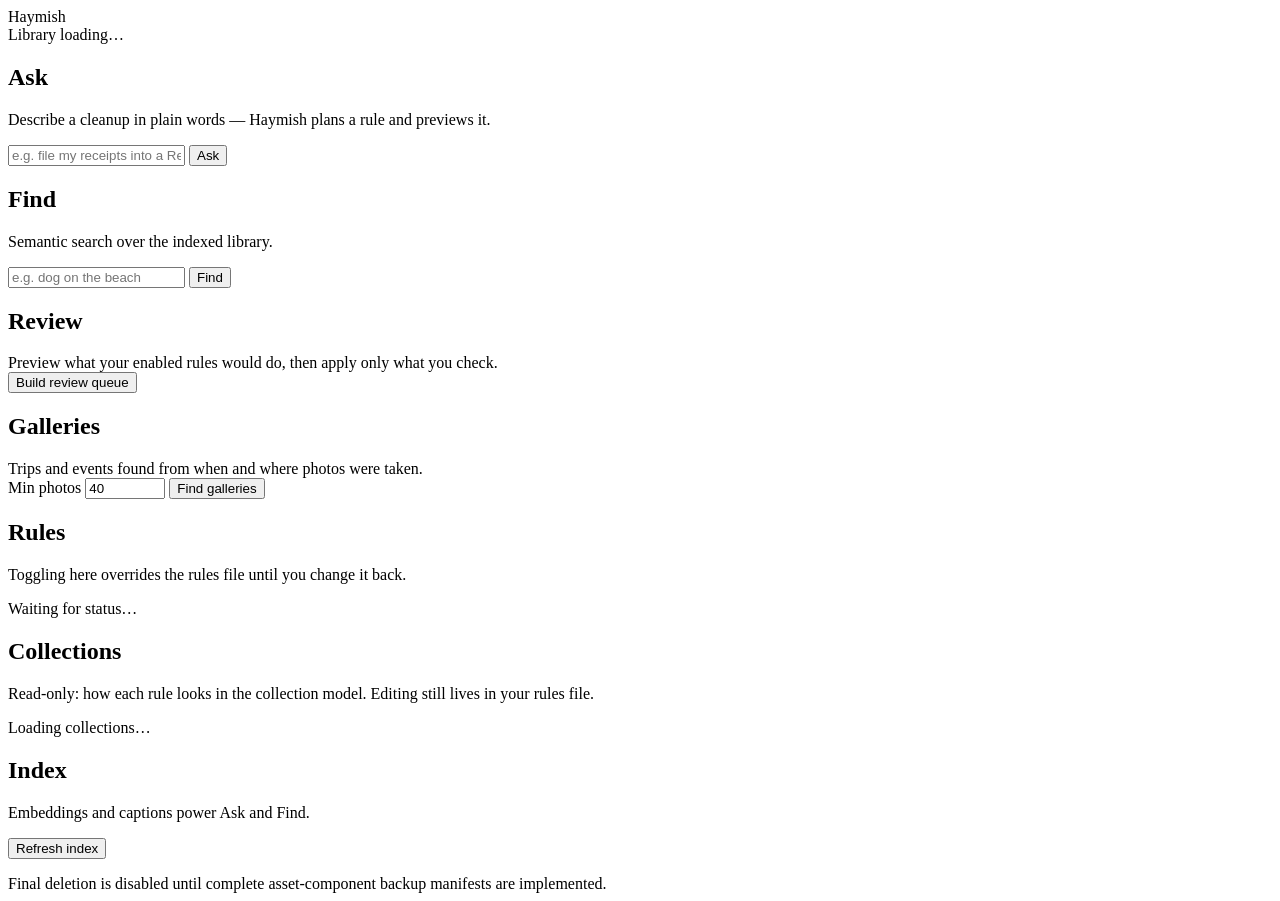
==== commit 2302e93f: "checkpoint before checking out main" ====
--- a/haymish/static/dashboard.html
+++ b/haymish/static/dashboard.html
@@ -3,181 +3,10 @@
 <head>
 <meta charset="utf-8">
 <meta name="viewport" content="width=device-width, initial-scale=1">
+<!-- The daemon substitutes the per-run token here; app.js reads it back out. -->
+<meta name="haymish-token" content="__HAYMISH_TOKEN__">
 <title>Haymish</title>
-<style>
-  :root{ --ink:#17191c; --ink-2:#585c5f; --ink-3:#8a8e90; --paper:#f6f6f4; --card:#fff;
-    --line:#dfe1de; --accent:#1f5c56; --accent-tint:#e2eeec;
-    --amber:#8a6100; --amber-tint:#f4e8c8; --green:#2c6b33; --green-tint:#dcecd9;
-    --red:#a13333; --red-tint:#f6dede; }
-  @media (prefers-color-scheme: dark){
-    :root{ --ink:#e9eae7; --ink-2:#b7bab6; --ink-3:#84898a; --paper:#15171a; --card:#1c1f22;
-      --line:#2c3033; --accent:#5fb3a8; --accent-tint:#1d3532;
-      --amber:#e3b859; --amber-tint:#38301c; --green:#8cc98a; --green-tint:#1e3320;
-      --red:#e08a8a; --red-tint:#3a2222; }
-  }
-  *{box-sizing:border-box;}
-  body{margin:0; background:var(--paper); color:var(--ink);
-    font-family:-apple-system,BlinkMacSystemFont,"Inter",sans-serif; line-height:1.5;}
-  .wrap{max-width:1040px; margin:0 auto; padding:1rem 1.5rem 7rem;}
-
-  /* -- header bar -- */
-  .topbar{display:flex; align-items:center; gap:1rem; flex-wrap:wrap;
-    border-bottom:1px solid var(--line); background:var(--card); padding:.7rem 1.5rem;}
-  .wordmark{font-size:18px; font-weight:600; letter-spacing:.01em;}
-  .chips{display:flex; gap:8px; flex-wrap:wrap; align-items:center;}
-  .chip{display:inline-block; font:inherit; font-size:12.5px; border-radius:999px;
-    padding:2px 11px; border:1px solid var(--line); background:var(--paper); color:var(--ink-2);}
-  .chip.green{background:var(--green-tint); color:var(--green); border-color:transparent;}
-  .chip.amber{background:var(--amber-tint); color:var(--amber); border-color:transparent;}
-  button.chip{cursor:pointer;}
-
-  /* -- banners -- */
-  .banner{display:flex; align-items:baseline; gap:.8rem; background:var(--red-tint); color:var(--red);
-    border:1px solid var(--red); border-radius:8px; padding:.55rem .9rem; margin:.9rem 0 0;
-    font-size:13.5px;}
-  .banner .msg{flex:1; overflow-wrap:anywhere;}
-  .banner .dismiss{background:none; border:none; color:inherit; cursor:pointer; font-size:15px;
-    padding:0; line-height:1;}
-
-  /* -- sections -- */
-  section.block{margin-top:2rem;}
-  h2{font-size:16px; font-weight:500; margin:0 0 .2rem;}
-  .sub{color:var(--ink-2); font-size:13.5px; margin:0 0 .8rem;}
-  .muted{color:var(--ink-3); font-size:12.5px;}
-
-  /* -- ask / find boxes -- */
-  .boxes{display:grid; grid-template-columns:1fr 1fr; gap:1rem; margin-top:1.4rem;}
-  @media (max-width:760px){ .boxes{grid-template-columns:1fr;} }
-  .box{background:var(--card); border:1px solid var(--line); border-radius:10px; padding:1rem 1.1rem;}
-  .box.primary{border-color:var(--accent);}
-  .inline-form{display:flex; gap:8px; margin-top:.5rem;}
-  input[type=text]{flex:1; min-width:0; font:inherit; font-size:14px; color:var(--ink);
-    background:var(--paper); border:1px solid var(--line); border-radius:6px; padding:.45rem .7rem;}
-  input[type=text]:focus{outline:2px solid var(--accent); outline-offset:-1px;}
-  button.action{background:var(--accent); color:var(--accent-tint); border:none; border-radius:6px;
-    padding:.45rem 1rem; font:inherit; font-size:14px; font-weight:500; cursor:pointer; white-space:nowrap;}
-  button.action:disabled{opacity:.5; cursor:default;}
-  button.secondary{background:var(--paper); color:var(--accent); border:1px solid var(--line);
-    border-radius:6px; padding:.45rem 1rem; font:inherit; font-size:14px; cursor:pointer; white-space:nowrap;}
-  button.secondary:disabled{opacity:.5; cursor:default;}
-  .progress{font-size:13px; color:var(--ink-2); margin-top:.5rem; min-height:1.2em;}
-
-  /* -- review grid (shared component) -- */
-  .plan-desc{background:var(--accent-tint); color:var(--accent); border-radius:8px;
-    padding:.6rem .9rem; font-size:13.5px; margin:0 0 1.2rem;}
-  .rule-section{margin-bottom:2.2rem;}
-  .rule-header{display:flex; justify-content:space-between; align-items:baseline; gap:1rem;
-    border-bottom:1px solid var(--line); padding-bottom:.5rem; margin-bottom:1rem;}
-  h3{font-size:15px; font-weight:500; margin:0;}
-  .rule-meta{font-size:12.5px; color:var(--ink-3); margin:2px 0 0;}
-  .rule-error{font-size:12.5px; color:var(--red); margin:4px 0 0;}
-  .rule-actions{display:flex; gap:10px; flex-shrink:0;}
-  .link-btn{background:none; border:none; color:var(--accent); font-size:12.5px; cursor:pointer;
-    padding:0; text-decoration:underline;}
-  .grid{display:grid; grid-template-columns:repeat(auto-fill,minmax(150px,1fr)); gap:10px;}
-  .card{position:relative; display:block; cursor:pointer; border-radius:8px; overflow:hidden;
-    border:1px solid var(--line); background:var(--card);}
-  .card input.pick{position:absolute; top:8px; left:8px; width:18px; height:18px; z-index:2;}
-  .thumb{aspect-ratio:1; background:var(--paper); display:flex; align-items:center; justify-content:center;}
-  .thumb img{width:100%; height:100%; object-fit:cover; display:block;}
-  .no-thumb{color:var(--ink-3); font-size:11px;}
-  .card:has(input.pick:not(:checked)){opacity:.35;}
-  .filename{font-size:11px; color:var(--ink-2); margin:6px 8px 2px; overflow:hidden;
-    text-overflow:ellipsis; white-space:nowrap;}
-  .detail{font-size:10.5px; color:var(--ink-3); margin:0 8px 8px; font-style:italic;
-    overflow:hidden; text-overflow:ellipsis; white-space:nowrap;}
-  .score{position:absolute; top:8px; right:8px; z-index:2; background:var(--accent);
-    color:var(--accent-tint); font-size:10.5px; border-radius:999px; padding:1px 7px;}
-
-  /* -- galleries (collapsed covers; click to expand members) -- */
-  input[type=number]{width:5.2rem; font:inherit; font-size:14px; color:var(--ink);
-    background:var(--paper); border:1px solid var(--line); border-radius:6px; padding:.45rem .5rem;}
-  input[type=number]:focus{outline:2px solid var(--accent); outline-offset:-1px;}
-  .field-label{align-self:center; white-space:nowrap;}
-  .gal-card{cursor:pointer;}
-  .gal-card:hover{border-color:var(--accent);}
-  .gal-card:focus-visible{outline:2px solid var(--accent); outline-offset:2px;}
-  .gal-card[aria-expanded="true"]{border-color:var(--accent); box-shadow:inset 0 0 0 1px var(--accent);}
-  .gal-panel{grid-column:1/-1; background:var(--card); border:1px solid var(--accent);
-    border-radius:10px; padding:.9rem 1rem 1rem;}
-  .gal-panel-head{display:flex; justify-content:space-between; align-items:baseline; gap:1rem;
-    border-bottom:1px solid var(--line); padding-bottom:.5rem;}
-  .gal-members{display:grid; grid-template-columns:repeat(auto-fill,minmax(96px,1fr)); gap:8px;
-    margin-top:.8rem;}
-  .gal-members .thumb{border:1px solid var(--line); border-radius:6px; overflow:hidden;}
-  .gal-more{margin-top:.7rem;}
-
-  /* -- gallery editing (save picker, album name, per-photo removal, decline) -- */
-  .gal-pick{position:absolute; top:8px; left:8px; width:18px; height:18px; z-index:3; margin:0;
-    accent-color:var(--accent); cursor:pointer;}
-  .gal-note{font-size:10.5px; color:var(--amber); margin:0 8px 5px; overflow-wrap:anywhere;}
-  .gal-edit{margin:2px 8px 8px;}
-  .gal-row{display:flex; justify-content:space-between; align-items:baseline; gap:6px; margin-bottom:3px;}
-  .gal-lbl{font-size:10.5px; color:var(--ink-3);}
-  input[type=text].gal-album{width:100%; flex:none; font-size:12.5px; padding:.3rem .45rem; cursor:text;}
-  .gal-declined{cursor:default; display:flex; flex-direction:column; justify-content:center;
-    gap:.35rem; padding:.8rem .9rem;}
-  .gal-declined .link-btn{align-self:flex-start;}
-  .gal-member{position:relative;}
-  .gal-member.gal-removed .thumb{opacity:.28; filter:grayscale(1);}
-  .gal-member.gal-removed{outline:1px dashed var(--ink-3); outline-offset:-1px; border-radius:6px;}
-  .gal-x{position:absolute; top:3px; right:3px; z-index:2; width:20px; height:20px; padding:0;
-    line-height:1; border-radius:999px; border:1px solid var(--line); background:var(--card);
-    color:var(--ink-2); font:inherit; font-size:11px; cursor:pointer; opacity:0;}
-  .gal-member:hover .gal-x, .gal-member.gal-removed .gal-x, .gal-x:focus{opacity:1;}
-  .gal-x:focus-visible{outline:2px solid var(--accent); outline-offset:1px;}
-  .gal-bar{display:flex; align-items:center; gap:1rem; flex-wrap:wrap; margin-top:1rem;
-    background:var(--card); border:1px solid var(--line); border-radius:10px; padding:.7rem 1rem;}
-  /* display:flex would otherwise beat the UA [hidden] rule and pin the bar open */
-  .gal-bar[hidden]{display:none;}
-  .gal-bar .count{font-size:14px; color:var(--ink-2);}
-  .gal-bar .hint{font-size:12px; color:var(--ink-3); flex:1;}
-  .gal-bar .status{font-size:13px; color:var(--ink-2);}
-
-  /* -- apply bar -- */
-  /* The UA's [hidden]{display:none} is a bare attribute selector, so .bar's
-     display:flex outranks it and the apply bar stayed visible ("0 selected ·
-     Apply selected") with no review session open. Class+attribute outranks the
-     class alone, so this wins wherever it sits. */
-  .bar[hidden]{display:none;}
-  .bar{position:fixed; bottom:0; left:0; right:0; background:var(--card); border-top:1px solid var(--line);
-    padding:.9rem 1.5rem; display:flex; align-items:center; gap:1rem; flex-wrap:wrap; z-index:5;}
-  .bar .count{font-size:14px; color:var(--ink-2);}
-  .bar .hint{font-size:12px; color:var(--ink-3); flex:1;}
-  .bar .status{font-size:13px; color:var(--ink-2);}
-
-  /* -- outcomes -- */
-  .outcome{background:var(--card); border:1px solid var(--line); border-radius:8px;
-    padding:.8rem 1rem; font-size:13.5px; margin-top:.8rem;}
-  .outcome ul{margin:.3rem 0 0; padding-left:1.2rem;}
-  .outcome .err{color:var(--red);}
-
-  /* -- staged panel -- */
-  .panel{background:var(--card); border:1px solid var(--line); border-radius:10px;
-    padding:1rem 1.1rem; margin-top:1.4rem;}
-  table{border-collapse:collapse; width:100%; font-size:12.5px; margin-top:.5rem;}
-  th{text-align:left; color:var(--ink-3); font-weight:500; border-bottom:1px solid var(--line);
-    padding:.25rem .6rem .25rem 0;}
-  td{border-bottom:1px solid var(--line); padding:.3rem .6rem .3rem 0; color:var(--ink-2);
-    overflow-wrap:anywhere;}
-  .note{font-size:12.5px; color:var(--amber); background:var(--amber-tint); border-radius:6px;
-    padding:.45rem .8rem; margin-top:.7rem;}
-
-  /* -- rules -- */
-  .rule-row{display:flex; align-items:center; gap:.8rem; padding:.5rem 0;
-    border-bottom:1px solid var(--line);}
-  .rule-row:last-child{border-bottom:none;}
-  .rule-row .rname{font-size:14px;}
-  .rule-row .raction{font-size:12px; color:var(--ink-3); flex:1;}
-  .tag{font-size:10.5px; color:var(--ink-3); border:1px solid var(--line); border-radius:999px;
-    padding:0 7px;}
-  .toggle input{width:16px; height:16px; accent-color:var(--accent);}
-
-  footer{margin-top:3rem; padding-top:1rem; border-top:1px solid var(--line);
-    font-size:12px; color:var(--ink-3);}
-  code{font-family:ui-monospace,SFMono-Regular,Menlo,monospace; font-size:11.5px;
-    background:var(--card); border:1px solid var(--line); border-radius:4px; padding:0 4px;}
-</style>
+<link rel="stylesheet" href="/static/dashboard/styles.css">
 </head>
 <body>
 
@@ -275,6 +104,12 @@
     <div id="rules-list"><p class="muted">Waiting for status…</p></div>
   </section>
 
+  <section class="block" id="collections-block">
+    <h2>Collections</h2>
+    <p class="sub">Read-only: how each rule looks in the collection model. Editing still lives in your rules file.</p>
+    <div id="collections-root"><p class="muted">Loading collections…</p></div>
+  </section>
+
   <section class="block">
     <h2>Index</h2>
     <p class="sub">Embeddings and captions power Ask and Find.</p>
@@ -283,7 +118,7 @@
     <div id="index-result"></div>
   </section>
 
-  <footer>Deletion is never available here — run <code>haymish confirm-deletes</code> in a terminal.</footer>
+  <footer>Final deletion is disabled until complete asset-component backup manifests are implemented.</footer>
 </div>
 
 <div class="bar" id="apply-bar" hidden>
@@ -293,972 +128,6 @@
   <button class="action" id="apply-btn" type="button">Apply selected</button>
 </div>
 
-<script>
-'use strict';
-const TOKEN = '__HAYMISH_TOKEN__';
-
-const $ = id => document.getElementById(id);
-const esc = s => String(s ?? '').replace(/[&<>"']/g,
-  c => ({'&':'&amp;','<':'&lt;','>':'&gt;','"':'&quot;',"'":'&#39;'}[c]));
-const sleep = ms => new Promise(r => setTimeout(r, ms));
-
-// ---- API plumbing ----------------------------------------------------------
-
-async function api(path, body) {
-  const opts = { headers: { 'X-Haymish-Token': TOKEN } };
-  if (body !== undefined) {
-    opts.method = 'POST';
-    opts.headers['Content-Type'] = 'application/json';
-    opts.body = JSON.stringify(body);
-  }
-  let resp;
-  try {
-    resp = await fetch(path, opts);
-  } catch (e) {
-    throw new Error('Could not reach the Haymish daemon — is it still running?');
-  }
-  let data = null;
-  try { data = await resp.json(); } catch (e) { /* non-JSON body */ }
-  if (!resp.ok) {
-    throw new Error((data && data.error) ? data.error : (path + ' failed (HTTP ' + resp.status + ')'));
-  }
-  return data;
-}
-
-// Start a job via POST, then poll /api/jobs/<id> until done/error.
-async function runJob(startPath, body, onProgress) {
-  const started = await api(startPath, body);
-  const jobId = started.job;
-  for (;;) {
-    await sleep(1500);
-    const j = await api('/api/jobs/' + encodeURIComponent(jobId));
-    if (onProgress) onProgress(j.progress || {});
-    if (j.state === 'done') return j.result;
-    if (j.state === 'error') throw new Error(j.error || 'job failed');
-  }
-}
-
-function phaseText(p) {
-  if (!p || !p.phase) return 'working…';
-  if (p.total) return p.phase + ' ' + (p.done || 0) + '/' + p.total;
-  return p.phase + '…';
-}
-
-// ---- error banners (dedupe by key so the 15s poll doesn't stack them) ------
-
-function banner(msg, key) {
-  const holder = $('banners');
-  if (key) {
-    const existing = holder.querySelector('[data-key="' + key + '"] .msg');
-    if (existing) { existing.textContent = msg; return; }
-  }
-  const div = document.createElement('div');
-  div.className = 'banner';
-  div.setAttribute('role', 'alert');
-  if (key) div.dataset.key = key;
-  const span = document.createElement('span');
-  span.className = 'msg';
-  span.textContent = msg;
-  const btn = document.createElement('button');
-  btn.className = 'dismiss';
-  btn.type = 'button';
-  btn.textContent = '✕';
-  btn.setAttribute('aria-label', 'Dismiss');
-  btn.addEventListener('click', () => div.remove());
-  div.append(span, btn);
-  holder.appendChild(div);
-}
-function clearBanner(key) {
-  const el = $('banners').querySelector('[data-key="' + key + '"]');
-  if (el) el.remove();
-}
-
-// ---- status chips ----------------------------------------------------------
-
-function relTime(ts) {
-  if (!ts) return null;
-  const d = new Date(ts);
-  if (isNaN(d)) return String(ts);
-  const s = Math.max(0, (Date.now() - d.getTime()) / 1000);
-  if (s < 60) return 'just now';
-  if (s < 3600) return Math.round(s / 60) + 'm ago';
-  if (s < 86400) return Math.round(s / 3600) + 'h ago';
-  return Math.round(s / 86400) + 'd ago';
-}
-
-function renderStatus(s) {
-  const idx = $('chip-index');
-  if (s.index && s.index.total != null) {
-    const covered = s.index.covered || 0, total = s.index.total;
-    idx.textContent = 'Index ' + covered + '/' + total;
-    idx.className = 'chip ' + (covered === total ? 'green' : 'amber');
-  } else if (s.library && s.library.error) {
-    idx.textContent = 'Library failed to load';
-    idx.className = 'chip amber';
-    banner('Photos library failed to load: ' + s.library.error, 'library');
-  } else {
-    idx.textContent = 'Library loading…';
-    idx.className = 'chip';
-  }
-
-  const staged = $('chip-staged');
-  const n = s.staged_deletes || 0;
-  staged.hidden = false;
-  staged.textContent = n + ' staged delete' + (n === 1 ? '' : 's');
-
-  const act = $('chip-activity');
-  const rel = relTime(s.last_action_at);
-  act.hidden = !rel;
-  if (rel) act.textContent = 'last activity ' + rel;
-
-  renderRules(s.rules || []);
-}
-
-async function refreshStatus() {
-  try {
-    renderStatus(await api('/api/status'));
-    clearBanner('status');
-  } catch (e) {
-    banner('Status check failed: ' + e.message, 'status');
-  }
-}
-refreshStatus();
-setInterval(refreshStatus, 15000);
-
-// ---- staged-deletes panel --------------------------------------------------
-
-$('chip-staged').addEventListener('click', async () => {
-  const panel = $('staged-panel');
-  if (!panel.hidden) { panel.hidden = true; return; }
-  try {
-    const data = await api('/api/staged-deletes');
-    const rows = data.staged || [];
-    let html;
-    if (!rows.length) {
-      html = '<p class="muted">Nothing staged for deletion.</p>';
-    } else {
-      html = '<table><tr><th></th><th>Photo</th><th>Rule</th><th>Staged</th><th>Backed up</th></tr>' +
-        rows.map(r =>
-          '<tr><td><img src="/thumb/' + encodeURIComponent(r.uuid) + '" alt="" width="36" height="36" ' +
-          'style="object-fit:cover;border-radius:4px;" onerror="this.remove()"></td>' +
-          '<td>' + esc(r.uuid) + '</td>' +
-          '<td>' + esc(r.rule) + '</td>' +
-          '<td>' + esc(r.staged_at) + '</td>' +
-          '<td>' + (r.backed_up ? 'yes' : 'no') + '</td></tr>').join('') +
-        '</table>';
-    }
-    html += '<p class="note">' + esc(data.note || '') + '</p>';
-    $('staged-body').innerHTML = html;
-    panel.hidden = false;
-    panel.scrollIntoView({ behavior: 'smooth', block: 'nearest' });
-  } catch (e) {
-    banner('Could not load staged deletes: ' + e.message);
-  }
-});
-
-// ---- review grid (shared by ask, find-with-album, build) -------------------
-
-let currentSession = null;   // the session payload behind the grid in #review-root
-
-function noThumbTile() { return '<div class="no-thumb">no preview</div>'; }
-
-function renderSession(payload) {
-  currentSession = payload;
-  $('apply-outcome').innerHTML = '';
-  const root = $('review-root');
-
-  let html = '';
-  if (payload.plan && payload.plan.description) {
-    html += '<p class="plan-desc">' + esc(payload.plan.description) + '</p>';
-  }
-  const rules = payload.rules || [];
-  const hasCandidates = rules.some(r => (r.candidates || []).length);
-  const hasErrors = rules.some(r => (r.errors || []).length);
-  if (!rules.length || (!hasCandidates && !hasErrors)) {
-    root.innerHTML = html + '<p class="muted">Nothing matched.</p>';
-    $('apply-bar').hidden = true;
-    root.scrollIntoView({ behavior: 'smooth', block: 'nearest' });
-    return;
-  }
-
-  for (const rule of rules) {
-    const cands = rule.candidates || [];
-    const errors = rule.errors || [];
-    // Keep a rule visible with zero candidates when it has an error to explain
-    // why (e.g. "no photos indexed yet") -- otherwise this silently reads as
-    // "nothing to do" when the truth is "couldn't check".
-    if (!cands.length && !errors.length) continue;
-    const errorHtml = errors.map(e => '<p class="rule-error">' + esc(e) + '</p>').join('');
-    html += '<section class="rule-section" data-rule="' + esc(rule.name) + '">' +
-      '<div class="rule-header"><div>' +
-      '<h3>' + esc(rule.name) + '</h3>' +
-      '<p class="rule-meta">' + cands.length + ' matched · ' + esc(rule.action) + '</p>' +
-      errorHtml +
-      '</div><div class="rule-actions">' +
-      (cands.length ? (
-      '<button type="button" class="link-btn" data-action="select-all">select all</button>' +
-      '<button type="button" class="link-btn" data-action="select-none">select none</button>') : '') +
-      '</div></div><div class="grid">';
-    for (const c of cands) {
-      const thumb = c.thumb
-        ? '<img src="/thumb/' + encodeURIComponent(c.uuid) + '" alt="" loading="lazy">'
-        : noThumbTile();
-      html += '<label class="card">' +
-        '<input type="checkbox" class="pick" data-rule="' + esc(rule.name) + '" data-uuid="' +
-        esc(c.uuid) + '" checked>' +
-        '<div class="thumb">' + thumb + '</div>' +
-        '<p class="filename" title="' + esc(c.filename) + (c.date ? ' · ' + esc(c.date) : '') + '">' +
-        esc(c.filename) + '</p>' +
-        (c.detail ? '<p class="detail" title="' + esc(c.detail) + '">' + esc(c.detail) + '</p>' : '') +
-        '</label>';
-    }
-    html += '</div></section>';
-  }
-  root.innerHTML = html;
-  $('apply-status').textContent = '';
-  $('apply-btn').disabled = false;
-  $('apply-bar').hidden = false;
-  updateCount();
-  root.scrollIntoView({ behavior: 'smooth', block: 'nearest' });
-}
-
-function updateCount() {
-  $('sel-count').textContent = $('review-root').querySelectorAll('.pick:checked').length;
-}
-
-$('review-root').addEventListener('change', e => {
-  if (e.target.classList.contains('pick')) updateCount();
-});
-$('review-root').addEventListener('click', e => {
-  const btn = e.target.closest('[data-action]');
-  if (!btn) return;
-  const checked = btn.dataset.action === 'select-all';
-  btn.closest('.rule-section').querySelectorAll('.pick').forEach(cb => { cb.checked = checked; });
-  updateCount();
-});
-
-$('apply-btn').addEventListener('click', async () => {
-  if (!currentSession) return;
-  const btn = $('apply-btn'), status = $('apply-status');
-  // Every rule in the session is submitted, so unchecked candidates get recorded
-  // as rejections even when a whole rule is deselected.
-  const selections = {};
-  for (const rule of currentSession.rules || []) selections[rule.name] = [];
-  $('review-root').querySelectorAll('.pick:checked').forEach(cb => {
-    (selections[cb.dataset.rule] = selections[cb.dataset.rule] || []).push(cb.dataset.uuid);
-  });
-  btn.disabled = true;
-  status.textContent = 'Applying…';
-  try {
-    const result = await runJob('/api/apply',
-      { session: currentSession.session, selections },
-      p => { status.textContent = phaseText(p); });
-    status.textContent = '';
-    $('apply-bar').hidden = true;
-    $('review-root').innerHTML = '';
-    currentSession = null;
-    renderApplyOutcome(result);
-    refreshStatus();
-  } catch (e) {
-    status.textContent = '';
-    btn.disabled = false;
-    banner('Apply failed: ' + e.message);
-  }
-});
-
-function renderApplyOutcome(result) {
-  const outcomes = (result && result.outcomes) || [];
-  let html = '<div class="outcome"><strong>Applied.</strong><ul>';
-  if (!outcomes.length) html += '<li class="muted">No outcomes reported.</li>';
-  for (const o of outcomes) {
-    const bits = [];
-    if (o.filed) bits.push(o.filed + ' filed');
-    if (o.hidden) bits.push(o.hidden + ' hidden');
-    if (o.archived) bits.push(o.archived + ' archived');
-    if (o.staged_deletes) bits.push(o.staged_deletes + ' staged for delete');
-    html += '<li><strong>' + esc(o.rule) + '</strong> — ' +
-      (bits.length ? esc(bits.join(' · ')) : 'no actions taken') +
-      ((o.errors && o.errors.length)
-        ? '<div class="err">' + o.errors.map(esc).join('<br>') + '</div>' : '') +
-      '</li>';
-  }
-  html += '</ul></div>';
-  $('apply-outcome').innerHTML = html;
-  $('apply-outcome').scrollIntoView({ behavior: 'smooth', block: 'nearest' });
-}
-
-// ---- Ask -------------------------------------------------------------------
-
-$('ask-form').addEventListener('submit', async e => {
-  e.preventDefault();
-  const request = $('ask-input').value.trim();
-  if (!request) return;
-  const btn = $('ask-btn'), prog = $('ask-progress');
-  btn.disabled = true;
-  prog.textContent = 'starting…';
-  try {
-    const result = await runJob('/api/ask', { request },
-      p => { prog.textContent = phaseText(p); });
-    prog.textContent = '';
-    renderSession(result);
-  } catch (err) {
-    prog.textContent = '';
-    banner('Ask failed: ' + err.message);
-  } finally {
-    btn.disabled = false;
-  }
-});
-
-// ---- Find ------------------------------------------------------------------
-
-let lastFindQuery = '';
-
-$('find-form').addEventListener('submit', async e => {
-  e.preventDefault();
-  const query = $('find-input').value.trim();
-  if (!query) return;
-  const btn = $('find-btn'), prog = $('find-progress');
-  btn.disabled = true;
-  prog.textContent = 'searching…';
-  try {
-    const result = await runJob('/api/find', { query, top: 24 },
-      p => { prog.textContent = phaseText(p); });
-    prog.textContent = '';
-    lastFindQuery = query;
-    renderFindResults(query, result);
-  } catch (err) {
-    prog.textContent = '';
-    banner('Find failed: ' + err.message);
-  } finally {
-    btn.disabled = false;
-  }
-});
-
-function renderFindResults(query, result) {
-  const matches = (result && result.matches) || [];
-  $('find-summary').textContent = matches.length
-    ? matches.length + ' match' + (matches.length === 1 ? '' : 'es') + ' for “' + query +
-      '” (searched ' + (result.indexed || 0) + ' indexed photos)'
-    : 'No matches for “' + query + '”.';
-  $('find-grid').innerHTML = matches.map(m =>
-    '<div class="card" title="' + esc(m.caption || '') + '">' +
-    '<span class="score">' + esc(m.score) + '</span>' +
-    '<div class="thumb"><img src="/thumb/' + encodeURIComponent(m.uuid) + '" alt="" loading="lazy" ' +
-    'onerror="this.parentNode.innerHTML=\'<div class=&quot;no-thumb&quot;>no preview</div>\'"></div>' +
-    '<p class="filename" title="' + esc(m.filename) + '">' + esc(m.filename) + '</p>' +
-    (m.date ? '<p class="detail">' + esc(m.date) + '</p>' : '') +
-    '</div>').join('');
-  $('find-results-block').hidden = false;
-  $('find-results-block').scrollIntoView({ behavior: 'smooth', block: 'nearest' });
-}
-
-$('album-form').addEventListener('submit', async e => {
-  e.preventDefault();
-  const album = $('album-input').value.trim();
-  if (!album || !lastFindQuery) return;
-  const btn = $('album-btn'), prog = $('find-progress');
-  btn.disabled = true;
-  prog.textContent = 'building preview…';
-  try {
-    const result = await runJob('/api/find', { query: lastFindQuery, top: 24, album },
-      p => { prog.textContent = phaseText(p); });
-    prog.textContent = '';
-    renderSession(result);   // find-with-album returns a session payload
-  } catch (err) {
-    prog.textContent = '';
-    banner('File-into-album failed: ' + err.message);
-  } finally {
-    btn.disabled = false;
-  }
-});
-
-// ---- Build review queue ----------------------------------------------------
-
-$('build-btn').addEventListener('click', async () => {
-  const btn = $('build-btn'), prog = $('review-progress');
-  btn.disabled = true;
-  prog.textContent = 'starting…';
-  try {
-    const result = await runJob('/api/review/build', {},
-      p => { prog.textContent = phaseText(p); });
-    prog.textContent = '';
-    renderSession(result);
-  } catch (err) {
-    prog.textContent = '';
-    banner('Review build failed: ' + err.message);
-  } finally {
-    btn.disabled = false;
-  }
-});
-
-// ---- Galleries -------------------------------------------------------------
-// Photos.app can't show one cover standing in for the other 456 photos -- hiding
-// a photo hides it everywhere, albums included. So the collapsed view lives here:
-// covers only, click to expand the members inline.
-
-const GALLERY_CAP = 120;    // member thumbs rendered before "Show all"
-const GALLERY_MAX = 400;    // /api/gallery/thumbs honors 400 server-side
-
-let galleryEvents = [];              // events from the last /api/galleries run
-let galleryTotal = 0;                // total_events (may exceed events.length)
-const galleryMembers = new Map();    // event key -> photos[] (cache; re-expand is instant)
-const galleryShowAll = new Set();    // event keys rendered past the cap
-let galleryExpanded = null;          // key of the one expanded gallery, or null
-let galleryLoading = null;           // key currently fetching member thumbs
-
-// ---- editing state (kept in JS, not the DOM, because every state change
-// re-renders the whole grid and would otherwise throw typed album names away) --
-const galleryAlbums = new Map();     // key -> album name as edited by the user
-const galleryChecked = new Set();    // keys opted in to saving (default: none)
-const galleryRemoved = new Map();    // key -> Set of uuids removed this session
-const galleryDeclined = new Set();   // keys declined this session (undo still offered)
-
-// Anything focusable that lives inside a gal-card: activating it must never
-// reach the card's expand/collapse handlers. Covers the Space-in-a-text-field
-// case, which would otherwise scroll-and-toggle instead of typing a space.
-const GAL_CONTROL = 'input, button, label, select, textarea, a';
-
-function galleryRemovedSet(key) {
-  let s = galleryRemoved.get(key);
-  if (!s) { s = new Set(); galleryRemoved.set(key, s); }
-  return s;
-}
-
-// photo_count is what the server found; subtract what the user pulled out here.
-function galleryCount(ev) {
-  const removed = galleryRemoved.get(ev.key);
-  return Math.max(0, (ev.photo_count || 0) - (removed ? removed.size : 0));
-}
-
-function galleryDefaultAlbum(ev) {
-  return 'Trips/' + String(ev.label || 'Untitled').trim();
-}
-
-function galleryAlbumValue(ev) {
-  if (galleryAlbums.has(ev.key)) return galleryAlbums.get(ev.key);
-  return (ev.album && String(ev.album).trim()) ? ev.album : galleryDefaultAlbum(ev);
-}
-
-// `excluded` is what the server already filtered out on previous runs; the
-// session count is what's dimmed on screen right now and still undoable.
-function galleryRemovedNote(ev) {
-  const bits = [];
-  const prev = (ev.excluded || []).length;
-  if (prev) bits.push(prev + ' photo' + (prev === 1 ? '' : 's') + ' previously removed');
-  const now = (galleryRemoved.get(ev.key) || new Set()).size;
-  if (now) bits.push(now + ' removed here');
-  return bits.join(' · ');
-}
-
-function galleryCaption(ev) {
-  const n = galleryCount(ev);
-  const bits = [n + ' photo' + (n === 1 ? '' : 's')];
-  const d = ev.days || 0;
-  if (d) bits.push(d + ' day' + (d === 1 ? '' : 's'));
-  return bits.join(' · ');
-}
-
-function galleryWhen(ev) {
-  const a = ev.start ? String(ev.start).slice(0, 10) : '';
-  const b = ev.end ? String(ev.end).slice(0, 10) : '';
-  if (a && b && a !== b) return a + ' – ' + b;
-  return a || b || '';
-}
-
-function galleryTooltip(ev) {
-  return [ev.label, ev.place, galleryWhen(ev)].filter(Boolean).join(' · ');
-}
-
-const THUMB_FALLBACK =
-  ' onerror="this.parentNode.innerHTML=\'<div class=&quot;no-thumb&quot;>no preview</div>\'"';
-
-function galleryDeclinedHtml(ev, idx) {
-  return '<div class="card gal-declined">' +
-    '<p class="filename" title="' + esc(ev.label) + '">' + esc(ev.label) + '</p>' +
-    '<p class="detail">Declined — won\'t be suggested again.</p>' +
-    '<button type="button" class="link-btn" data-gal-undecline="' + idx + '">Undo</button>' +
-    '</div>';
-}
-
-function galleryCardHtml(ev, idx) {
-  if (galleryDeclined.has(ev.key)) return galleryDeclinedHtml(ev, idx);
-  const open = galleryExpanded === ev.key;
-  const cover = ev.cover
-    ? '<img src="/thumb/' + encodeURIComponent(ev.cover) + '" alt="Cover photo for ' +
-      esc(ev.label) + '" loading="lazy"' + THUMB_FALLBACK + '>'
-    : noThumbTile();
-  const note = galleryRemovedNote(ev);
-  return '<div class="card gal-card" role="button" tabindex="0" data-gal-idx="' + idx + '"' +
-    ' aria-expanded="' + (open ? 'true' : 'false') + '" aria-controls="gal-panel-' + idx + '"' +
-    ' title="' + esc(galleryTooltip(ev)) + '">' +
-    '<input type="checkbox" class="gal-pick" data-gal-pick="' + idx + '"' +
-      (galleryChecked.has(ev.key) ? ' checked' : '') +
-      ' aria-label="Save ' + esc(ev.label) + '">' +
-    '<div class="thumb">' + cover + '</div>' +
-    '<p class="filename" title="' + esc(ev.label) + '">' + esc(ev.label) + '</p>' +
-    '<p class="detail">' + esc(galleryCaption(ev)) + '</p>' +
-    '<p class="gal-note" data-gal-note="' + idx + '"' + (note ? '' : ' hidden') + '>' +
-      esc(note) + '</p>' +
-    '<div class="gal-edit">' +
-      '<div class="gal-row">' +
-        '<label class="gal-lbl" for="gal-album-' + idx + '">Album</label>' +
-        '<button type="button" class="link-btn" data-gal-decline="' + idx + '">Not an event</button>' +
-      '</div>' +
-      '<input type="text" class="gal-album" id="gal-album-' + idx + '" data-gal-album="' + idx + '"' +
-        ' value="' + esc(galleryAlbumValue(ev)) + '" placeholder="Album name"' +
-        ' autocomplete="off" spellcheck="false">' +
-    '</div>' +
-    '</div>';
-}
-
-function galleryPanelHtml(ev, idx) {
-  let body;
-  if (galleryLoading === ev.key) {
-    body = '<p class="progress" id="gallery-panel-progress">loading photos…</p>';
-  } else {
-    const photos = galleryMembers.get(ev.key) || [];
-    if (!photos.length) {
-      body = '<p class="muted" style="margin-top:.8rem;">No photos to preview.</p>';
-    } else {
-      const showAll = galleryShowAll.has(ev.key);
-      const shown = showAll ? photos : photos.slice(0, GALLERY_CAP);
-      const removed = galleryRemovedSet(ev.key);
-      body = '<div class="gal-members">' + shown.map(p => {
-        const name = p.filename || 'photo';
-        const img = p.thumb
-          ? '<img src="/thumb/' + encodeURIComponent(p.uuid) + '" alt="' + esc(name) +
-            '" loading="lazy"' + THUMB_FALLBACK + '>'
-          : noThumbTile();
-        const out = removed.has(p.uuid);
-        return '<div class="gal-member' + (out ? ' gal-removed' : '') +
-          '" data-uuid="' + esc(p.uuid) + '" data-name="' + esc(name) + '">' +
-          '<div class="thumb" title="' + esc(p.filename || '') + '">' + img + '</div>' +
-          '<button type="button" class="gal-x" data-gal-remove="1"' +
-          ' aria-pressed="' + (out ? 'true' : 'false') + '"' +
-          ' aria-label="' + (out ? 'Restore ' : 'Remove ') + esc(name) + '">' +
-          (out ? '↺' : '✕') + '</button>' +
-          '</div>';
-      }).join('') + '</div>';
-      const notes = [];
-      if (!showAll && photos.length > shown.length) {
-        notes.push('<button type="button" class="link-btn" data-gal-action="show-all">Show all ' +
-          photos.length + '</button>');
-      }
-      const count = galleryCount(ev);
-      if (count > photos.length) {
-        notes.push('<span class="muted">Previewing the first ' + photos.length + ' of ' +
-          count + ' photos.</span>');
-      }
-      if (notes.length) {
-        body += '<p class="gal-more">' + notes.join(' &nbsp; ') + '</p>';
-      }
-    }
-  }
-  const note = galleryRemovedNote(ev);
-  return '<div class="gal-panel" id="gal-panel-' + idx + '" data-gal-panel-idx="' + idx + '"' +
-    ' role="region" aria-label="' + esc(ev.label) + '">' +
-    '<div class="gal-panel-head"><div>' +
-    '<h3>' + esc(ev.label) + '</h3>' +
-    '<p class="rule-meta" data-gal-meta="' + idx + '">' + esc(galleryMetaText(ev)) + '</p>' +
-    '<p class="gal-note" data-gal-note="' + idx + '"' + (note ? '' : ' hidden') + '>' +
-      esc(note) + '</p>' +
-    '</div><div class="rule-actions">' +
-    '<button type="button" class="link-btn" data-gal-decline="' + idx + '">Not an event</button>' +
-    '<button type="button" class="link-btn" data-gal-action="collapse">Collapse</button>' +
-    '</div></div>' + body + '</div>';
-}
-
-function galleryMetaText(ev) {
-  return [ev.place, galleryWhen(ev), galleryCaption(ev)].filter(Boolean).join(' · ');
-}
-
-// Removing a photo only moves numbers, so patch them in place rather than
-// re-rendering -- a full render would yank focus off the button just clicked.
-function updateGalleryMeta(idx) {
-  const ev = galleryEvents[idx];
-  if (!ev) return;
-  const root = $('gallery-root');
-  const detail = root.querySelector('[data-gal-idx="' + idx + '"] .detail');
-  if (detail) detail.textContent = galleryCaption(ev);
-  const meta = root.querySelector('[data-gal-meta="' + idx + '"]');
-  if (meta) meta.textContent = galleryMetaText(ev);
-  const note = galleryRemovedNote(ev);
-  root.querySelectorAll('[data-gal-note="' + idx + '"]').forEach(el => {
-    el.textContent = note;
-    el.hidden = !note;
-  });
-}
-
-function renderGalleries() {
-  const root = $('gallery-root');
-  const summary = $('gallery-summary');
-  if (!galleryEvents.length) {
-    root.innerHTML = '<p class="muted">No galleries found — try a lower minimum.</p>';
-    summary.hidden = true;
-    updateGalleryBar();
-    return;
-  }
-  summary.hidden = false;
-  summary.textContent = galleryTotal > galleryEvents.length
-    ? 'Showing ' + galleryEvents.length + ' of ' + galleryTotal + ' galleries.'
-    : galleryEvents.length + ' galler' + (galleryEvents.length === 1 ? 'y' : 'ies') + '.';
-  let html = '<div class="grid">';
-  galleryEvents.forEach((ev, i) => {
-    html += galleryCardHtml(ev, i);
-    if (galleryExpanded === ev.key) html += galleryPanelHtml(ev, i);
-  });
-  root.innerHTML = html + '</div>';
-  updateGalleryBar();
-}
-
-function gallerySelection() {
-  return galleryEvents.filter(ev => galleryChecked.has(ev.key) && !galleryDeclined.has(ev.key));
-}
-
-function updateGalleryBar() {
-  const bar = $('gallery-bar'), btn = $('gallery-save-btn');
-  if (!galleryEvents.length) { bar.hidden = true; return; }
-  bar.hidden = false;
-  const picks = gallerySelection();
-  let photos = 0;
-  for (const ev of picks) photos += galleryCount(ev);
-  btn.disabled = !picks.length;
-  btn.textContent = 'Save ' + picks.length + ' galler' + (picks.length === 1 ? 'y' : 'ies');
-  $('gal-sel-count').textContent = picks.length
-    ? picks.length + ' selected · ' + photos + ' photo' + (photos === 1 ? '' : 's')
-    : 'Nothing selected';
-}
-
-// Every state change re-renders the grid, which throws away the focused node --
-// put focus back on the card that was activated so keyboard users keep their place.
-function focusGallery(sel) {
-  const el = $('gallery-root').querySelector(sel);
-  if (el) el.focus();
-}
-
-async function toggleGallery(idx) {
-  const ev = galleryEvents[idx];
-  if (!ev) return;
-  if (galleryExpanded === ev.key) {           // collapse
-    galleryExpanded = null;
-    renderGalleries();
-    focusGallery('[data-gal-idx="' + idx + '"]');
-    return;
-  }
-  galleryExpanded = ev.key;                   // only one open at a time
-  galleryShowAll.delete(ev.key);
-  if (galleryMembers.has(ev.key)) {
-    renderGalleries();
-    focusGallery('[data-gal-idx="' + idx + '"]');
-    return;
-  }
-
-  galleryLoading = ev.key;
-  renderGalleries();
-  try {
-    const uuids = (ev.uuids || []).slice(0, GALLERY_MAX);
-    const result = await runJob('/api/gallery/thumbs', { uuids }, p => {
-      const el = $('gallery-panel-progress');
-      if (el) el.textContent = phaseText(p);
-    });
-    galleryMembers.set(ev.key, (result && result.photos) || []);
-  } catch (err) {
-    if (galleryExpanded === ev.key) galleryExpanded = null;
-    banner('Could not load gallery photos: ' + err.message);
-  } finally {
-    galleryLoading = null;
-    const wasFocused = !document.activeElement || document.activeElement === document.body;
-    renderGalleries();
-    if (wasFocused) focusGallery('[data-gal-idx="' + idx + '"]');
-  }
-}
-
-function galleryMinPhotos() {
-  const minEl = $('gallery-min');
-  let n = parseInt(minEl.value, 10);
-  if (!Number.isFinite(n) || n < 1) { n = 40; minEl.value = '40'; }
-  return n;
-}
-
-// Shared by the Find-galleries button and the post-save refresh. Resets all
-// editing state -- the server has just changed what it will hand back.
-async function scanGalleries(minPhotos) {
-  const prog = $('gallery-progress');
-  prog.textContent = 'starting…';
-  try {
-    const result = await runJob('/api/galleries', { min_photos: minPhotos },
-      p => { prog.textContent = phaseText(p); });
-    galleryEvents = (result && result.events) || [];
-    galleryTotal = (result && result.total_events) || galleryEvents.length;
-  } finally {
-    prog.textContent = '';
-  }
-  galleryMembers.clear();
-  galleryShowAll.clear();
-  galleryAlbums.clear();
-  galleryChecked.clear();
-  galleryRemoved.clear();
-  galleryDeclined.clear();
-  galleryExpanded = null;
-  galleryLoading = null;
-  renderGalleries();
-}
-
-$('gallery-form').addEventListener('submit', async e => {
-  e.preventDefault();
-  const btn = $('gallery-btn');
-  btn.disabled = true;
-  $('gallery-outcome').innerHTML = '';
-  try {
-    await scanGalleries(galleryMinPhotos());
-    $('galleries-block').scrollIntoView({ behavior: 'smooth', block: 'nearest' });
-  } catch (err) {
-    banner('Finding galleries failed: ' + err.message);
-  } finally {
-    btn.disabled = false;
-  }
-});
-
-// ---- gallery editing actions ----------------------------------------------
-
-function toggleGalleryPhoto(btn) {
-  const member = btn.closest('.gal-member');
-  const panel = btn.closest('.gal-panel');
-  if (!member || !panel) return;
-  const idx = Number(panel.dataset.galPanelIdx);
-  const ev = galleryEvents[idx];
-  if (!ev) return;
-  const uuid = member.dataset.uuid;
-  const removed = galleryRemovedSet(ev.key);
-  const out = !removed.has(uuid);
-  if (out) removed.add(uuid); else removed.delete(uuid);
-  const name = member.dataset.name || 'photo';
-  member.classList.toggle('gal-removed', out);
-  btn.textContent = out ? '↺' : '✕';
-  btn.setAttribute('aria-pressed', out ? 'true' : 'false');
-  btn.setAttribute('aria-label', (out ? 'Restore ' : 'Remove ') + name);
-  updateGalleryMeta(idx);
-  updateGalleryBar();
-}
-
-async function declineGallery(idx) {
-  const ev = galleryEvents[idx];
-  if (!ev || galleryDeclined.has(ev.key)) return;
-  try {
-    await api('/api/galleries/decline', { key: ev.key, label: ev.label });
-  } catch (err) {
-    banner('Could not decline that gallery: ' + err.message);
-    return;
-  }
-  galleryDeclined.add(ev.key);
-  galleryChecked.delete(ev.key);
-  if (galleryExpanded === ev.key) galleryExpanded = null;
-  renderGalleries();
-  focusGallery('[data-gal-undecline="' + idx + '"]');
-}
-
-async function undeclineGallery(idx) {
-  const ev = galleryEvents[idx];
-  if (!ev) return;
-  try {
-    await api('/api/galleries/decline', { key: ev.key, undo: true });
-  } catch (err) {
-    banner('Could not undo that decline: ' + err.message);
-    return;
-  }
-  galleryDeclined.delete(ev.key);
-  renderGalleries();
-  focusGallery('[data-gal-decline="' + idx + '"]');
-}
-
-$('gallery-root').addEventListener('click', e => {
-  const undecline = e.target.closest('[data-gal-undecline]');
-  if (undecline) {
-    e.stopPropagation();
-    undeclineGallery(Number(undecline.dataset.galUndecline));
-    return;
-  }
-  const decline = e.target.closest('[data-gal-decline]');
-  if (decline) {
-    e.stopPropagation();
-    declineGallery(Number(decline.dataset.galDecline));
-    return;
-  }
-  const remove = e.target.closest('[data-gal-remove]');
-  if (remove) {
-    e.stopPropagation();
-    toggleGalleryPhoto(remove);
-    return;
-  }
-  const act = e.target.closest('[data-gal-action]');
-  if (act) {
-    e.stopPropagation();
-    const panel = act.closest('.gal-panel');
-    const idx = panel ? panel.id.slice('gal-panel-'.length) : '';
-    const key = galleryExpanded;
-    if (act.dataset.galAction === 'collapse') {
-      galleryExpanded = null;
-      renderGalleries();
-      focusGallery('[data-gal-idx="' + idx + '"]');
-    } else {
-      if (key) galleryShowAll.add(key);
-      renderGalleries();
-      focusGallery('#gal-panel-' + idx + ' [data-gal-action="collapse"]');
-    }
-    return;
-  }
-  // The save checkbox and the album field live inside the card; clicking them
-  // must not expand or collapse it.
-  if (e.target.closest(GAL_CONTROL)) return;
-  const card = e.target.closest('.gal-card');
-  if (card) toggleGallery(Number(card.dataset.galIdx));
-});
-
-$('gallery-root').addEventListener('change', e => {
-  const pick = e.target.closest('[data-gal-pick]');
-  if (!pick) return;
-  e.stopPropagation();
-  const ev = galleryEvents[Number(pick.dataset.galPick)];
-  if (!ev) return;
-  if (pick.checked) galleryChecked.add(ev.key); else galleryChecked.delete(ev.key);
-  updateGalleryBar();
-});
-
-// Album names are stored on every keystroke but never re-rendered mid-typing,
-// so the caret stays where the user put it.
-$('gallery-root').addEventListener('input', e => {
-  const field = e.target.closest('[data-gal-album]');
-  if (!field) return;
-  const ev = galleryEvents[Number(field.dataset.galAlbum)];
-  if (ev) galleryAlbums.set(ev.key, field.value);
-});
-
-$('gallery-root').addEventListener('keydown', e => {
-  if (e.key !== 'Enter' && e.key !== ' ' && e.key !== 'Spacebar') return;
-  // Space in the album field must type a space, and Enter/Space on a button
-  // must activate that button -- neither may toggle the card underneath.
-  if (e.target.closest(GAL_CONTROL)) return;
-  const card = e.target.closest('.gal-card');
-  if (!card) return;
-  e.preventDefault();
-  toggleGallery(Number(card.dataset.galIdx));
-});
-
-// ---- saving galleries ------------------------------------------------------
-
-$('gallery-save-btn').addEventListener('click', async () => {
-  const picks = gallerySelection();
-  if (!picks.length) return;
-  const btn = $('gallery-save-btn'), status = $('gallery-save-status');
-  const galleries = picks.map(ev => {
-    const removed = galleryRemovedSet(ev.key);
-    const album = String(galleryAlbumValue(ev) || '').trim() || galleryDefaultAlbum(ev);
-    return {
-      key: ev.key,
-      album,
-      uuids: (ev.uuids || []).filter(u => !removed.has(u)),
-      excluded: Array.from(removed)
-    };
-  });
-  btn.disabled = true;
-  status.textContent = 'Saving…';
-  try {
-    const result = await runJob('/api/galleries/create', { galleries },
-      p => { status.textContent = phaseText(p); });
-    status.textContent = '';
-    renderGalleryOutcome(result);
-    refreshStatus();
-    try {
-      await scanGalleries(galleryMinPhotos());
-    } catch (err) {
-      banner('Saved, but refreshing the gallery list failed: ' + err.message);
-    }
-  } catch (err) {
-    status.textContent = '';
-    banner('Saving galleries failed: ' + err.message);
-  } finally {
-    updateGalleryBar();
-  }
-});
-
-function renderGalleryOutcome(result) {
-  const rows = (result && result.results) || [];
-  let html = '<div class="outcome"><strong>Saved.</strong><ul>';
-  if (!rows.length) html += '<li class="muted">No galleries reported.</li>';
-  for (const r of rows) {
-    const bits = [];
-    if (r.filed) bits.push(r.filed + ' filed');
-    if (r.failed) bits.push(r.failed + ' failed');
-    html += '<li><strong>' + esc(r.album || r.key) + '</strong> — ' +
-      (bits.length ? esc(bits.join(' · ')) : 'nothing filed') +
-      (r.error ? '<div class="err">' + esc(r.error) + '</div>' : '') +
-      '</li>';
-  }
-  html += '</ul></div>';
-  $('gallery-outcome').innerHTML = html;
-  $('gallery-outcome').scrollIntoView({ behavior: 'smooth', block: 'nearest' });
-}
-
-// ---- Rules -----------------------------------------------------------------
-
-function renderRules(rules) {
-  const holder = $('rules-list');
-  if (!rules.length) {
-    holder.innerHTML = '<p class="muted">No rules configured.</p>';
-    return;
-  }
-  holder.innerHTML = rules.map(r =>
-    '<div class="rule-row">' +
-    '<label class="toggle"><input type="checkbox" data-rule="' + esc(r.name) + '"' +
-    (r.enabled ? ' checked' : '') + (r.report_only ? ' disabled' : '') + '></label>' +
-    '<span class="rname">' + esc(r.name) + '</span>' +
-    (r.overridden ? '<span class="tag">overridden</span>' : '') +
-    (r.report_only ? '<span class="tag">report only</span>' : '') +
-    '<span class="raction">' + esc(r.action) + '</span>' +
-    '</div>').join('');
-}
-
-$('rules-list').addEventListener('change', async e => {
-  const cb = e.target;
-  if (!cb.matches('input[data-rule]')) return;
-  try {
-    await api('/api/rules/toggle', { rule: cb.dataset.rule, enabled: cb.checked });
-    refreshStatus();
-  } catch (err) {
-    cb.checked = !cb.checked;
-    banner('Could not toggle rule: ' + err.message);
-  }
-});
-
-// ---- Index -----------------------------------------------------------------
-
-$('index-btn').addEventListener('click', async () => {
-  const btn = $('index-btn'), prog = $('index-progress');
-  btn.disabled = true;
-  prog.textContent = 'starting…';
-  $('index-result').innerHTML = '';
-  try {
-    const r = await runJob('/api/index/build', { captions: true },
-      p => { prog.textContent = phaseText(p); });
-    prog.textContent = '';
-    const bits = [];
-    if (r.embedded) bits.push(r.embedded + ' embedded');
-    if (r.captioned) bits.push(r.captioned + ' captioned');
-    if (r.already_indexed) bits.push(r.already_indexed + ' already up to date');
-    if (!bits.length) bits.push('already up to date');
-    const errs = r.errors || [];
-    $('index-result').innerHTML = '<div class="outcome">' +
-      esc(bits.join(' · ')) +
-      (errs.length ? '<ul>' + errs.map(x => '<li class="err">' + esc(x) + '</li>').join('') + '</ul>' : '') +
-      '</div>';
-    refreshStatus();
-  } catch (err) {
-    prog.textContent = '';
-    banner('Index build failed: ' + err.message);
-  } finally {
-    btn.disabled = false;
-  }
-});
-</script>
+<script type="module" src="/static/dashboard/app.js"></script>
 </body>
 </html>
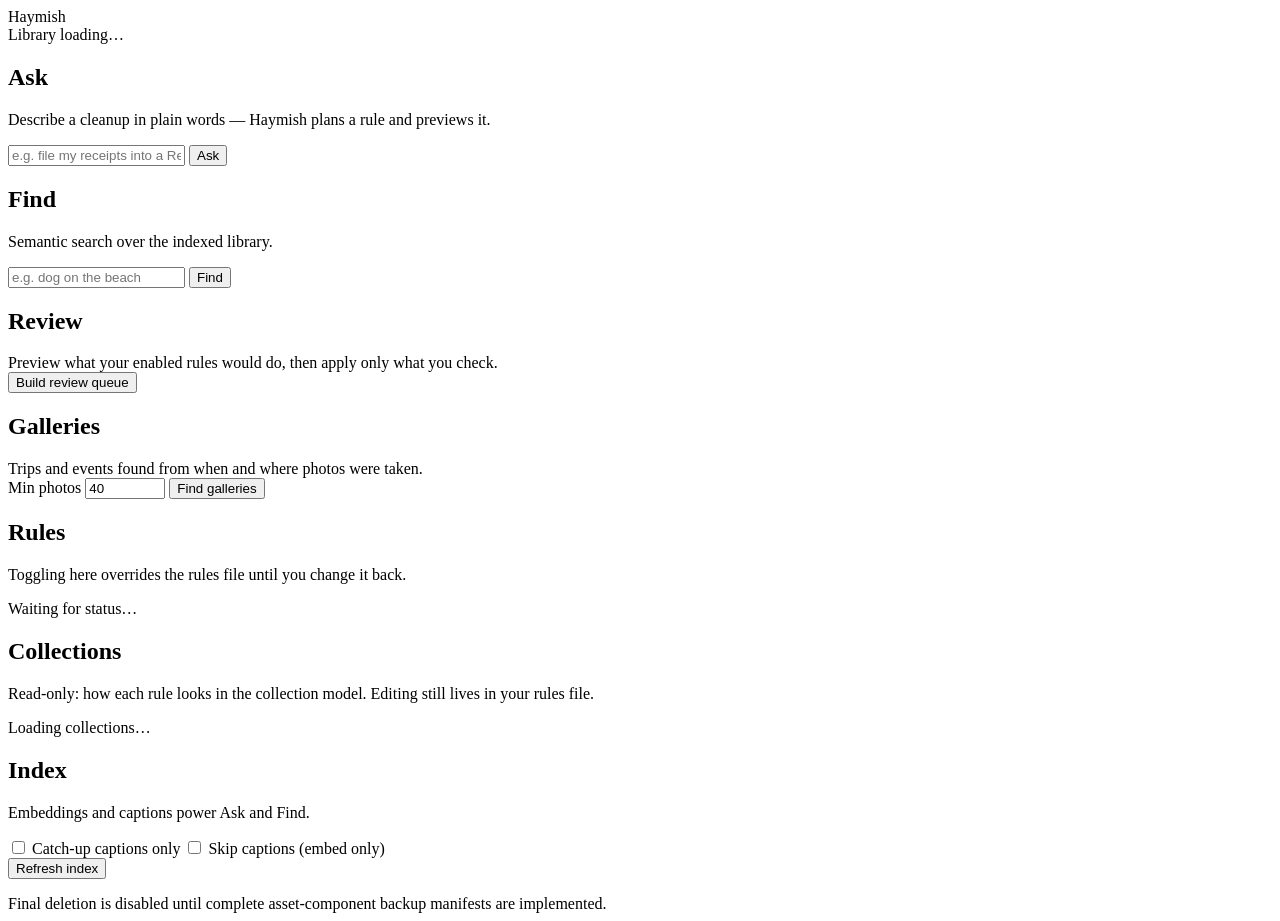
==== commit 52f3f154: "Improve review UX, model fallback, and hide safety. Dashboard and CLI review share clearer empty/job" ====
--- a/haymish/static/dashboard.html
+++ b/haymish/static/dashboard.html
@@ -113,6 +113,10 @@
   <section class="block">
     <h2>Index</h2>
     <p class="sub">Embeddings and captions power Ask and Find.</p>
+    <div class="index-options">
+      <label class="toggle"><input type="checkbox" id="index-catch-up"> Catch-up captions only</label>
+      <label class="toggle"><input type="checkbox" id="index-no-captions"> Skip captions (embed only)</label>
+    </div>
     <button class="secondary" id="index-btn" type="button">Refresh index</button>
     <p class="progress" id="index-progress"></p>
     <div id="index-result"></div>
@@ -122,7 +126,7 @@
 </div>
 
 <div class="bar" id="apply-bar" hidden>
-  <span class="count"><span id="sel-count">0</span> selected</span>
+  <span class="count"><span id="sel-count" aria-live="polite" aria-atomic="true">0</span> selected</span>
   <span class="hint">Unchecked photos won't be suggested again for that rule.</span>
   <span class="status" id="apply-status"></span>
   <button class="action" id="apply-btn" type="button">Apply selected</button>
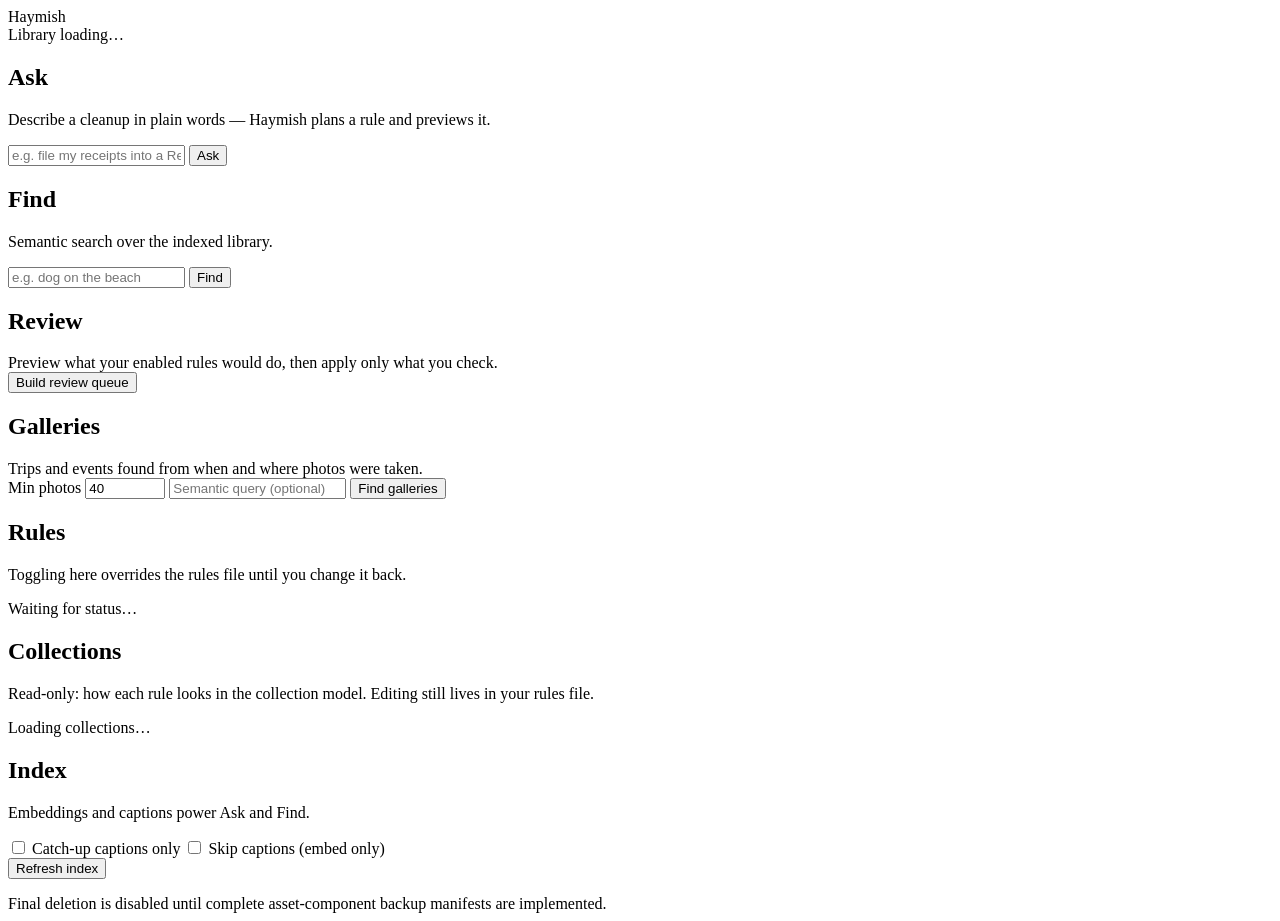
==== commit 7e1964f4: "Add galleries semantic query and paged review grids. Rank trip galleries by the same AI index as fin" ====
--- a/haymish/static/dashboard.html
+++ b/haymish/static/dashboard.html
@@ -83,6 +83,8 @@
       <form class="inline-form" id="gallery-form" style="margin-top:0; align-items:center;">
         <label class="muted field-label" for="gallery-min">Min photos</label>
         <input type="number" id="gallery-min" value="40" min="1" max="100000" step="1">
+        <input type="text" id="gallery-query" placeholder="Semantic query (optional)" autocomplete="off"
+               title="Rank galleries by how well their photos match this query — uses the AI index.">
         <button class="secondary" id="gallery-btn" type="submit">Find galleries</button>
       </form>
     </div>
